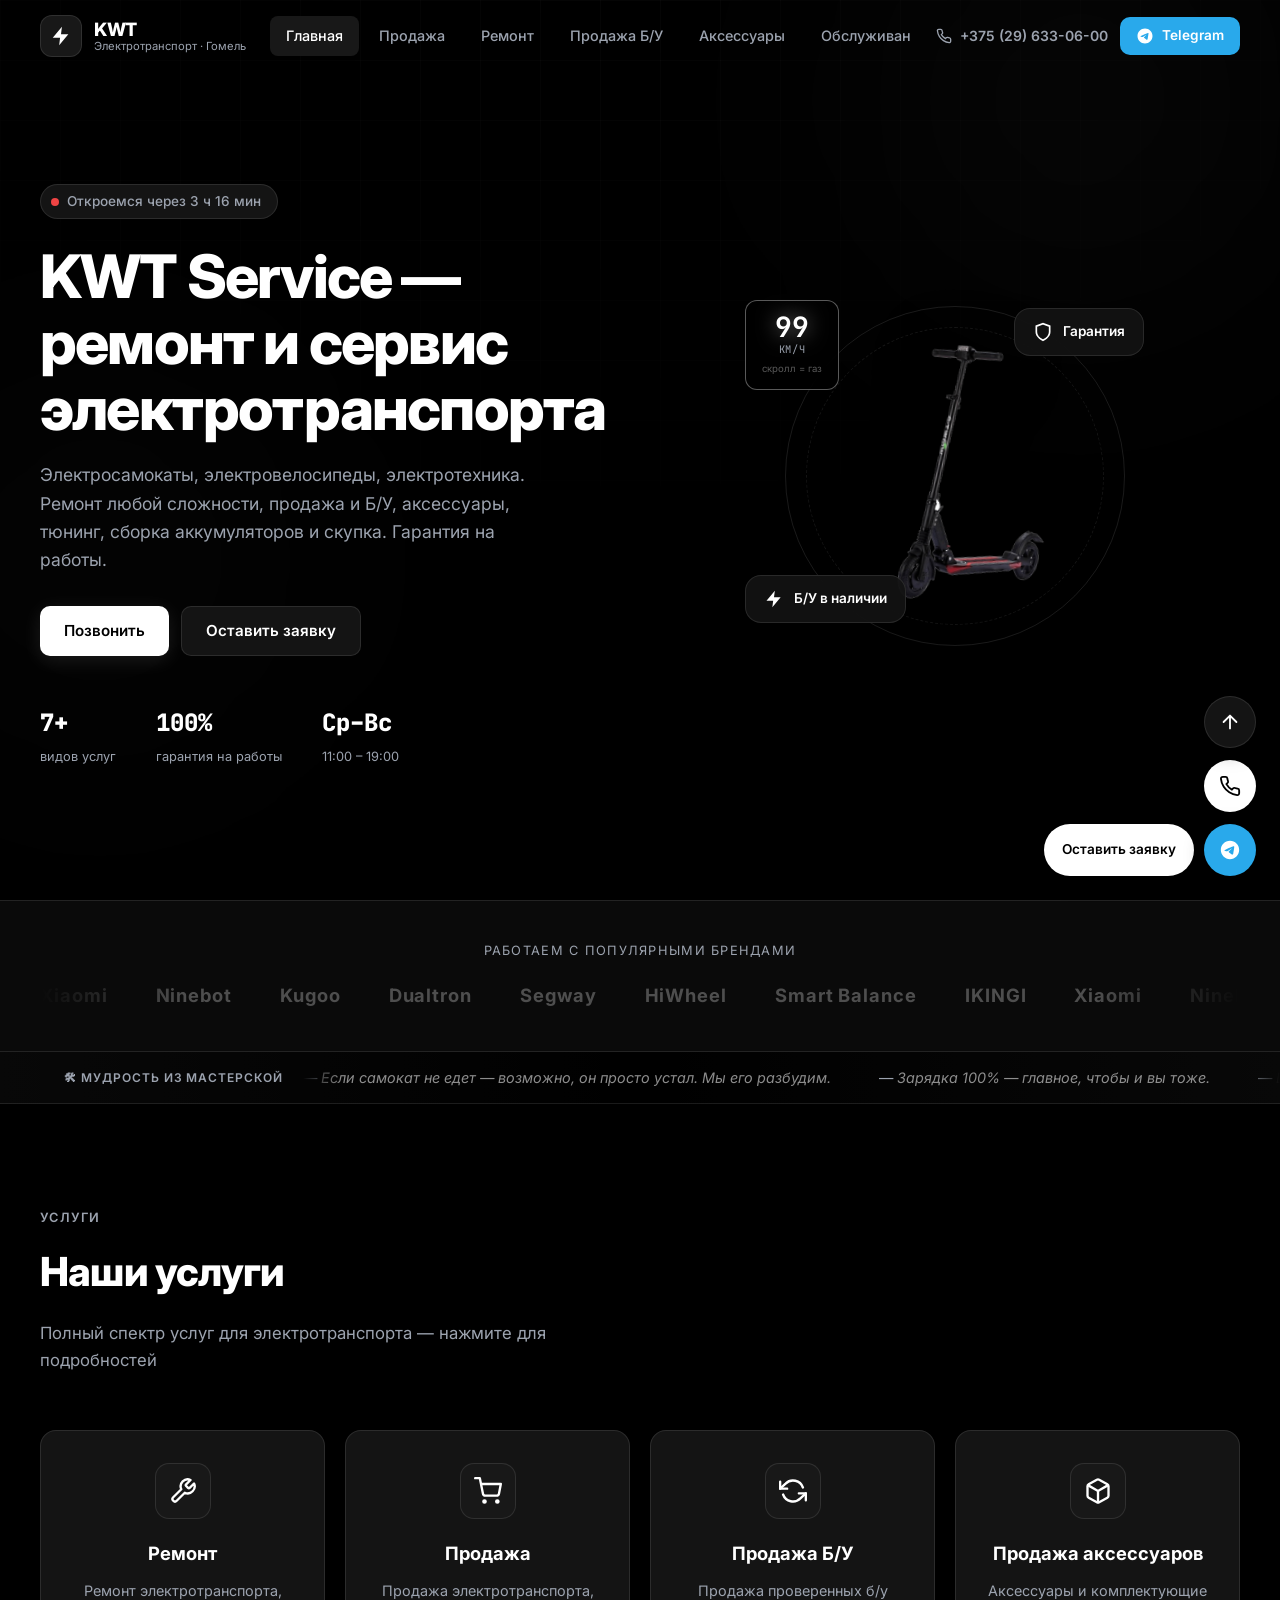
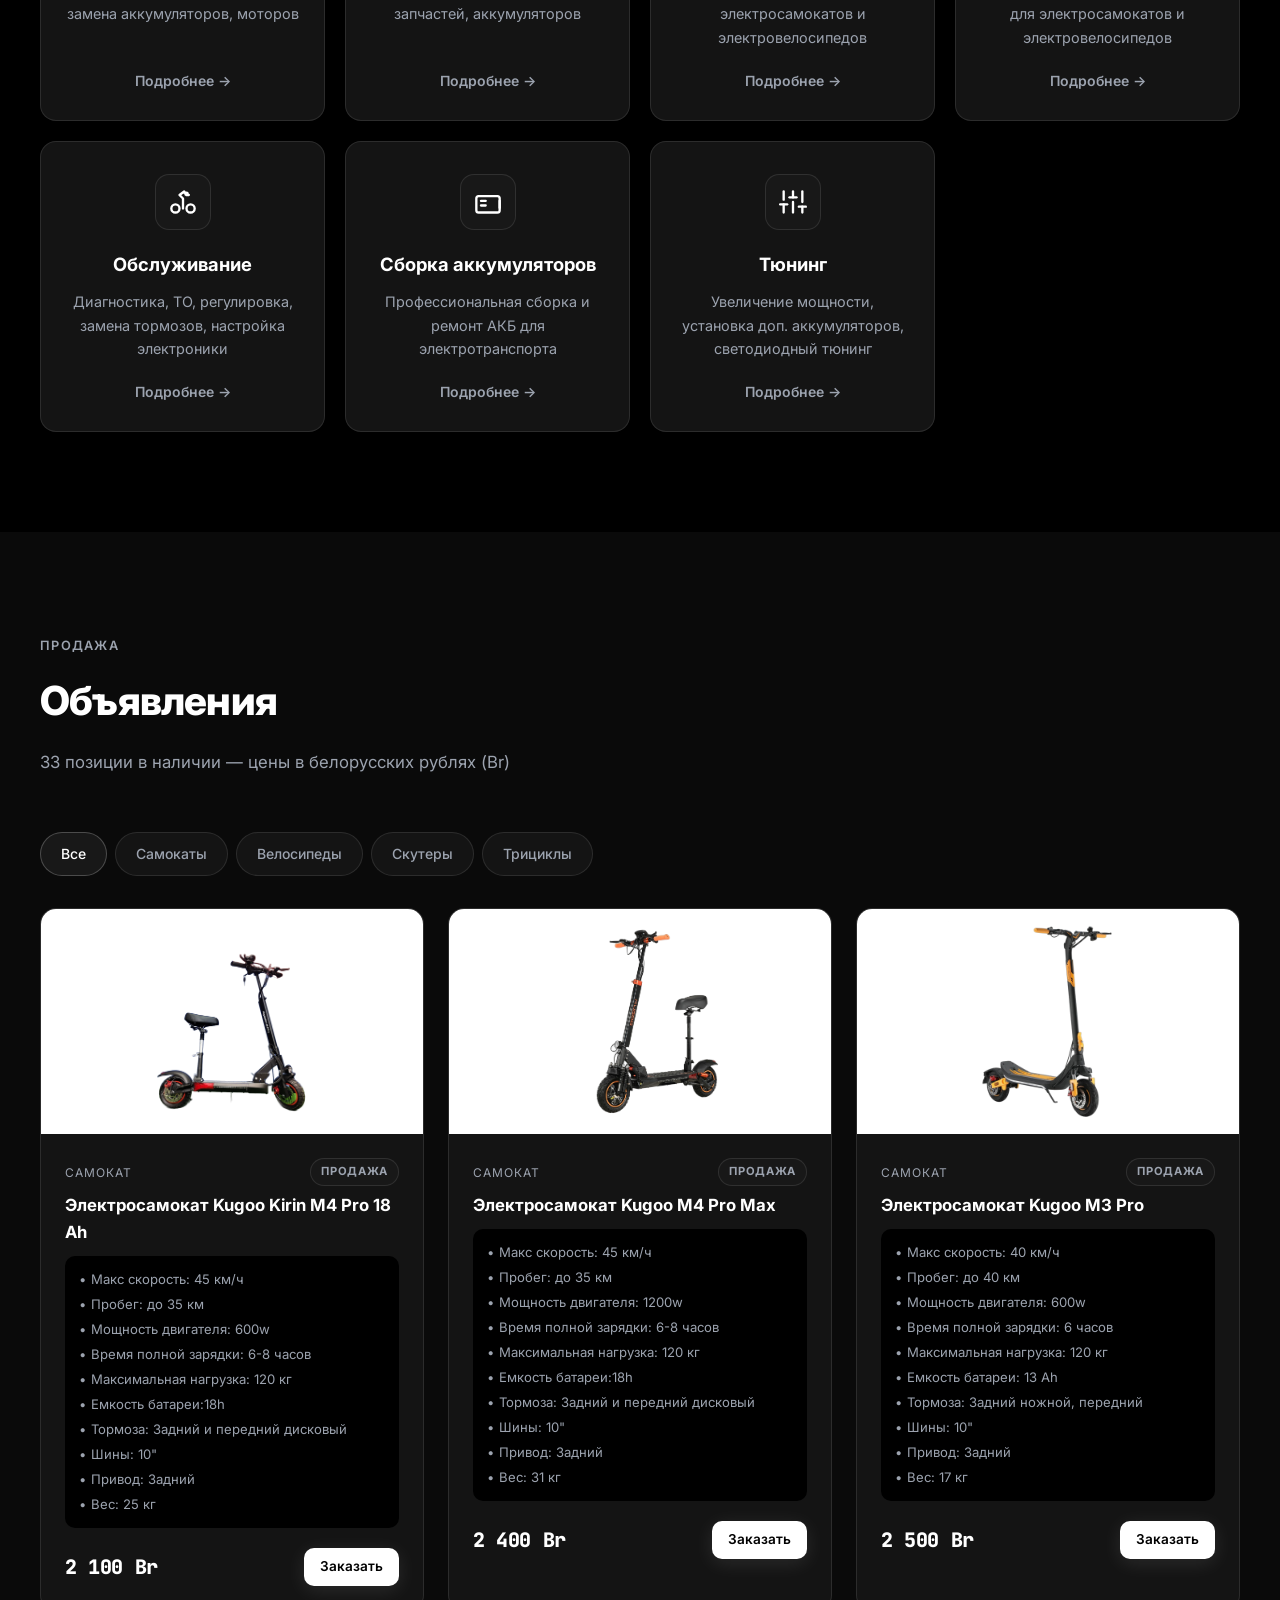
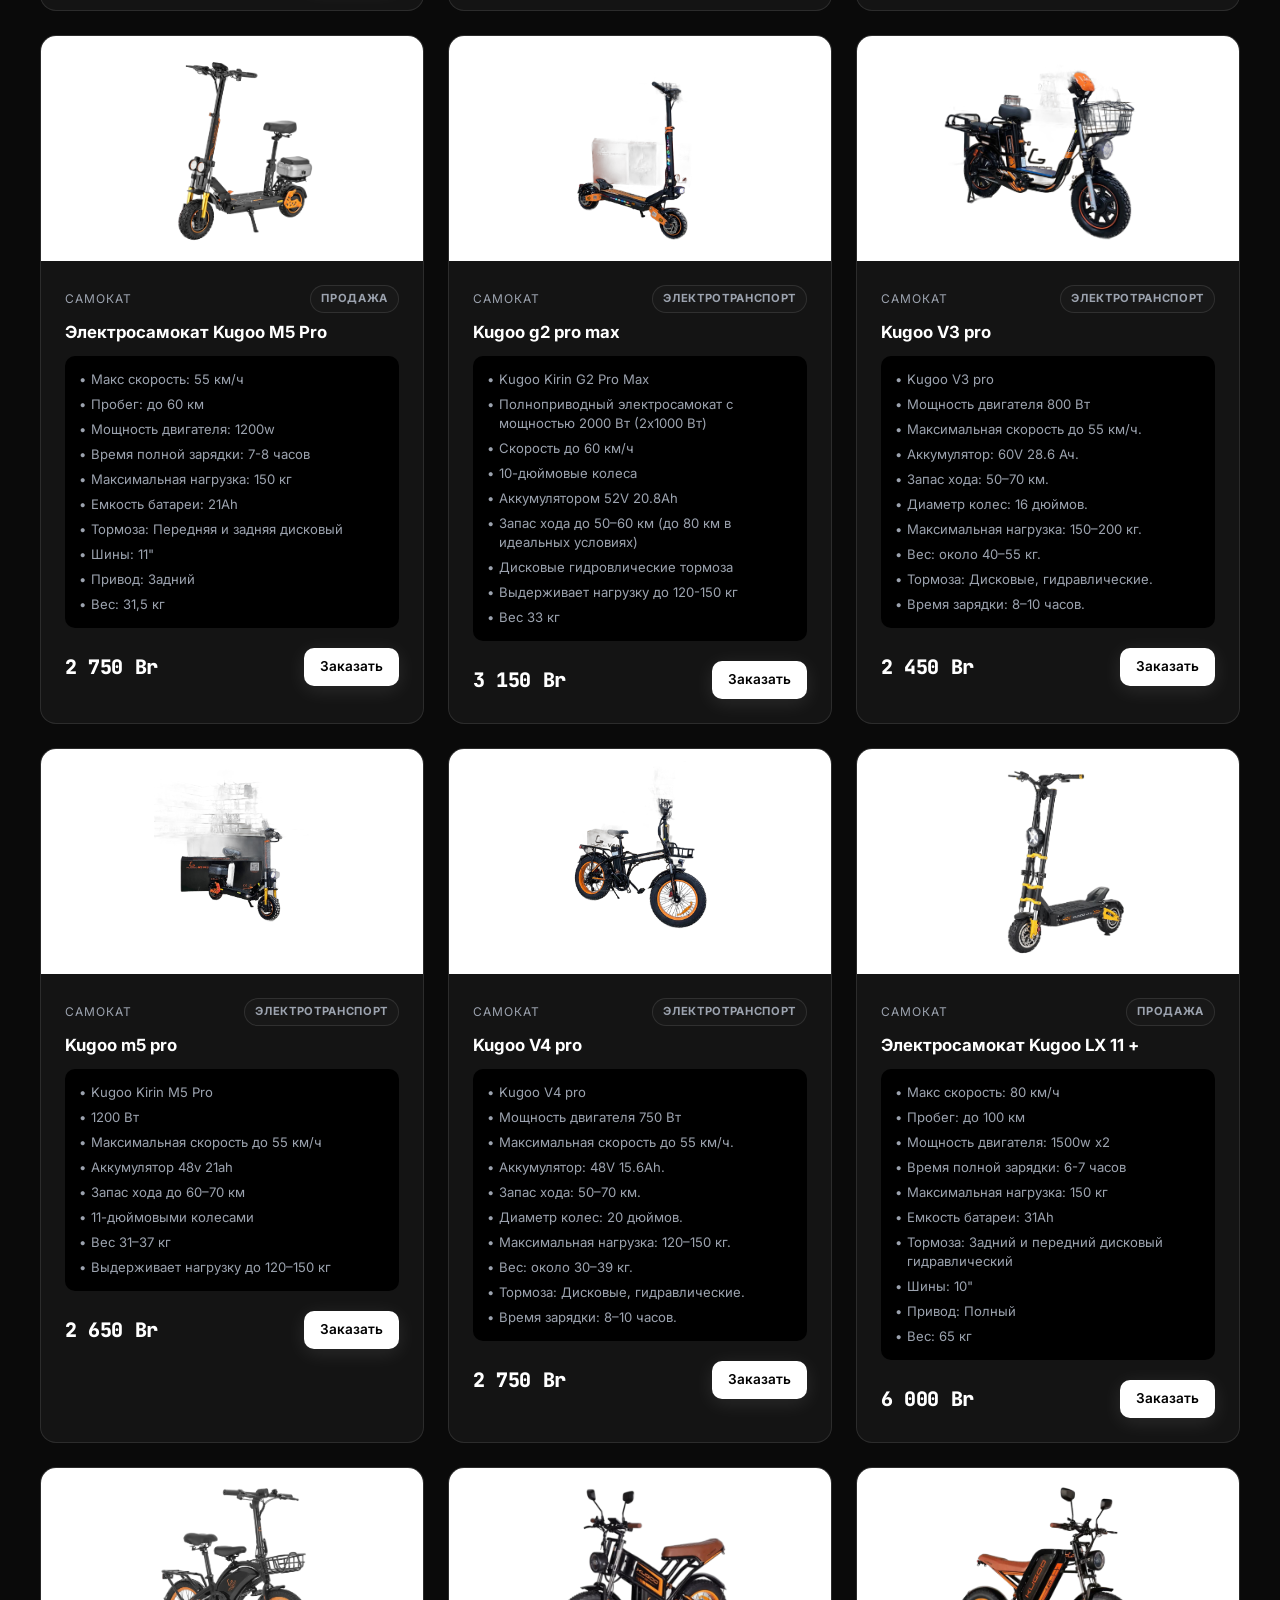
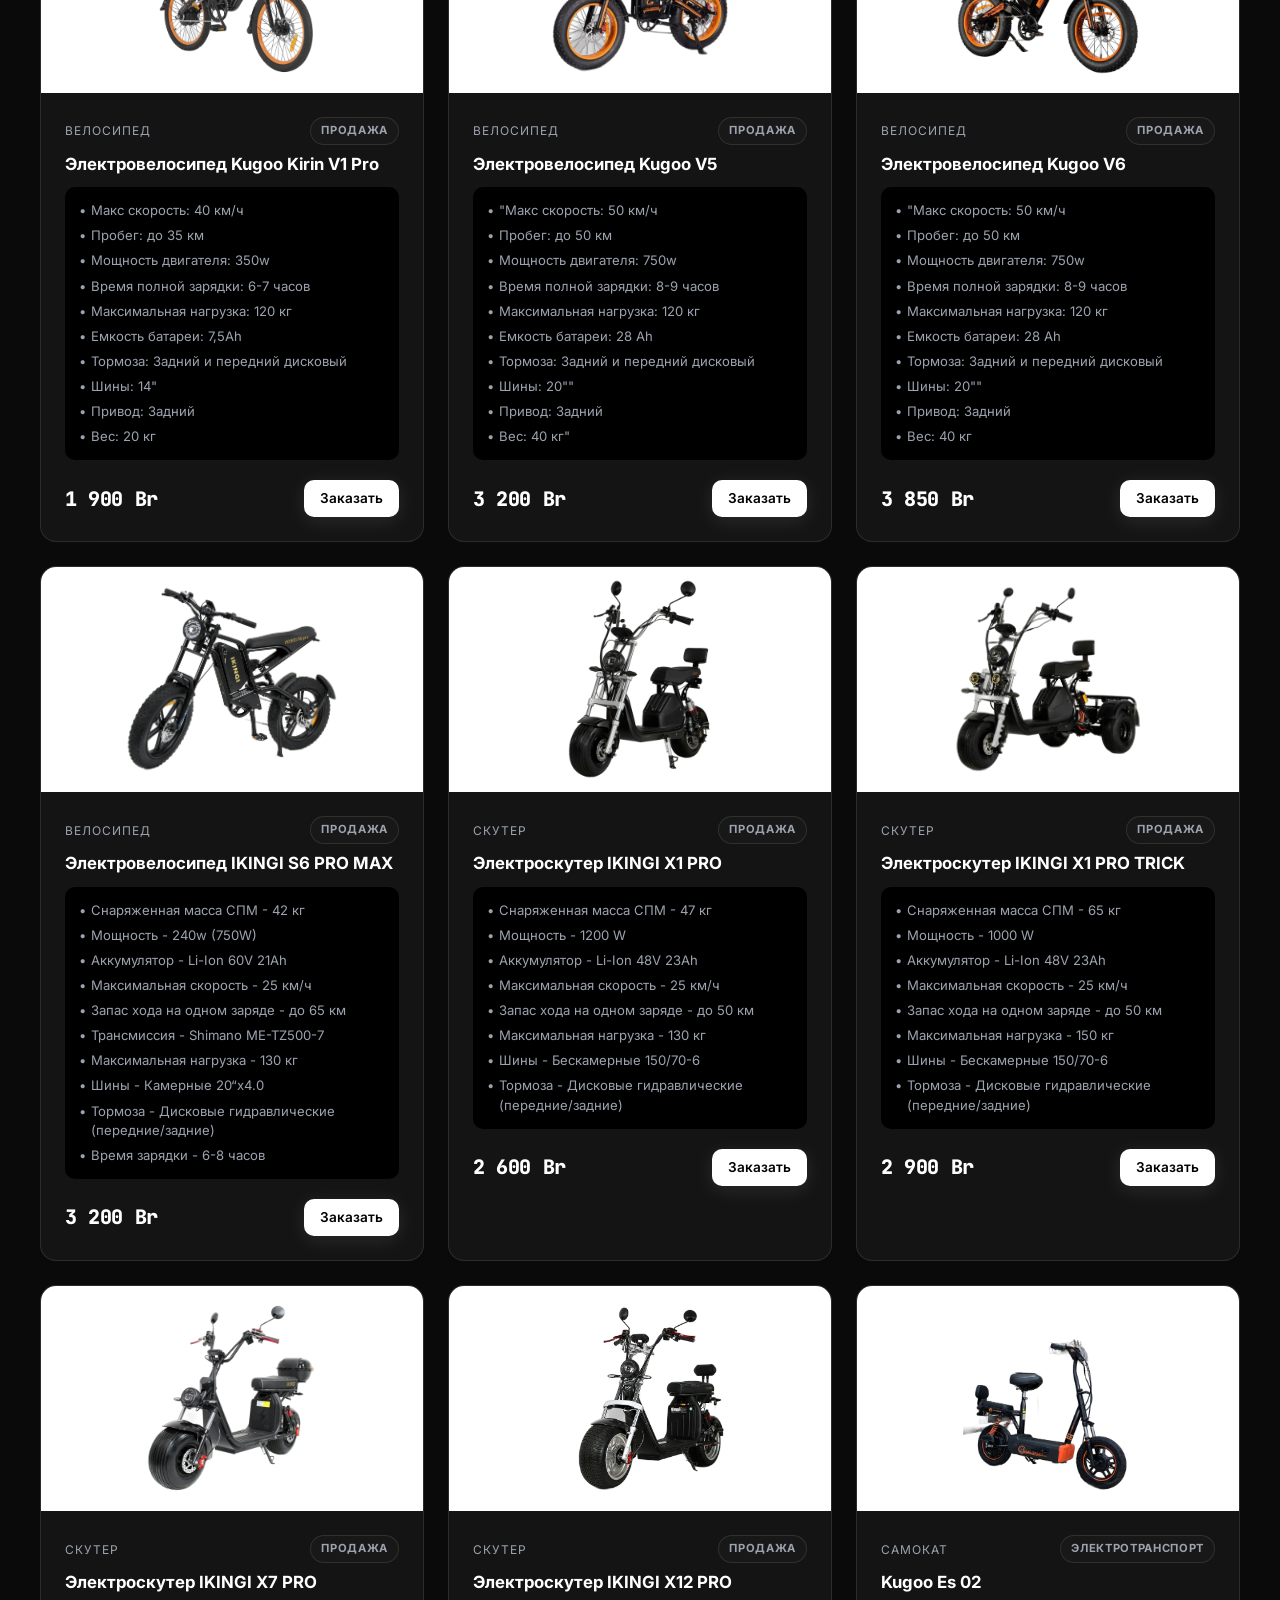
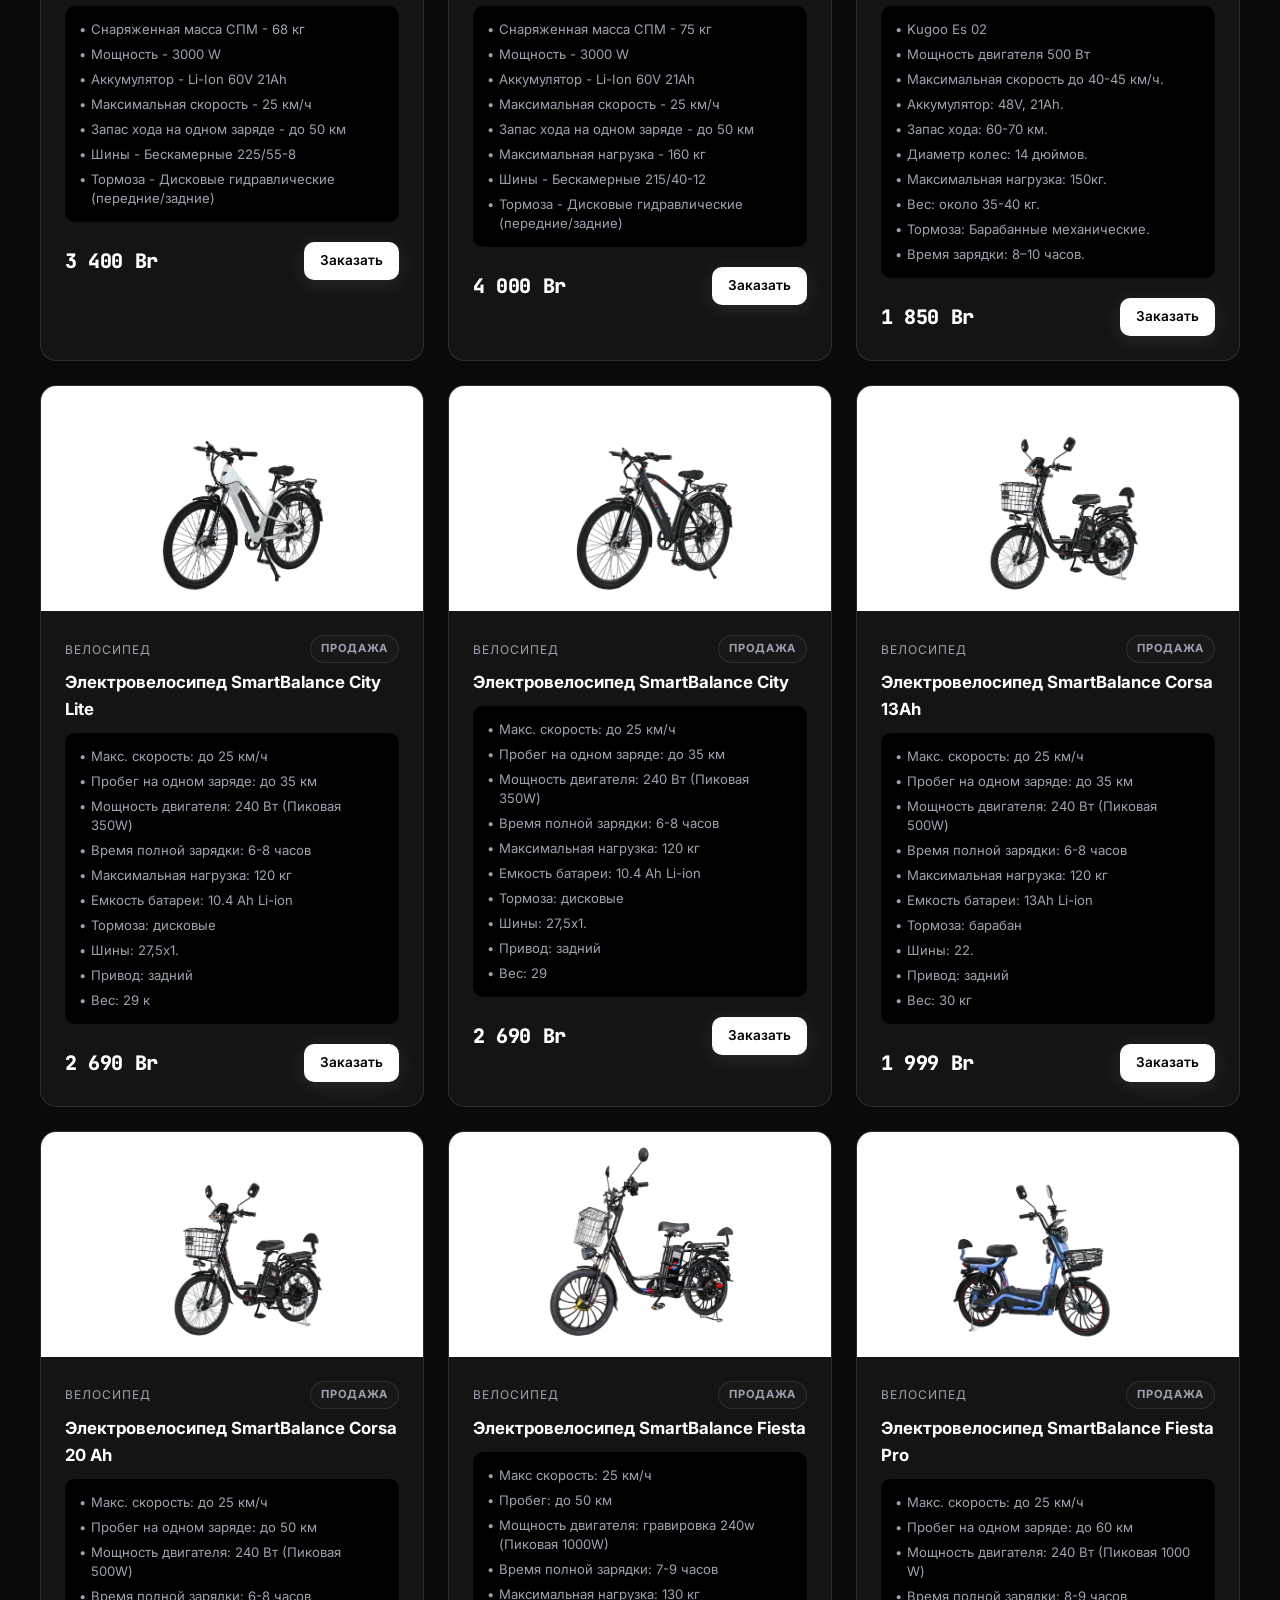
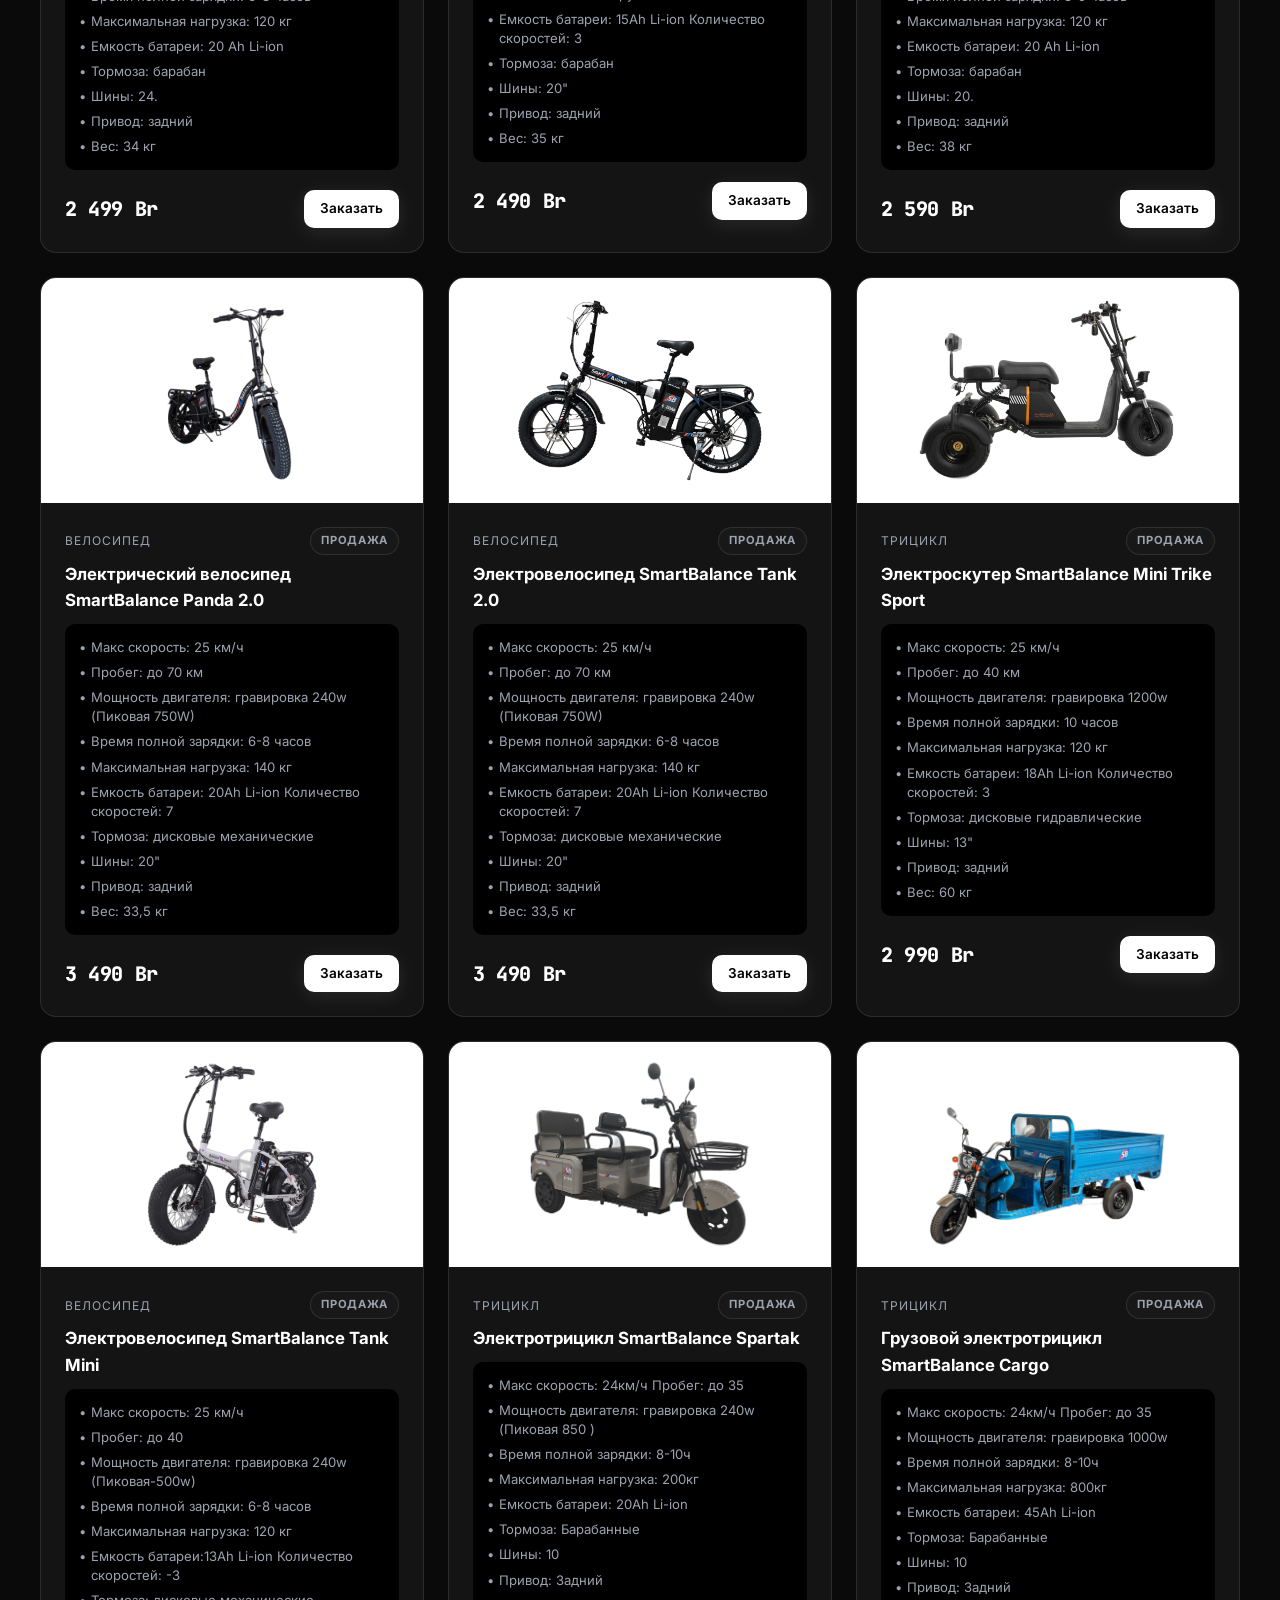
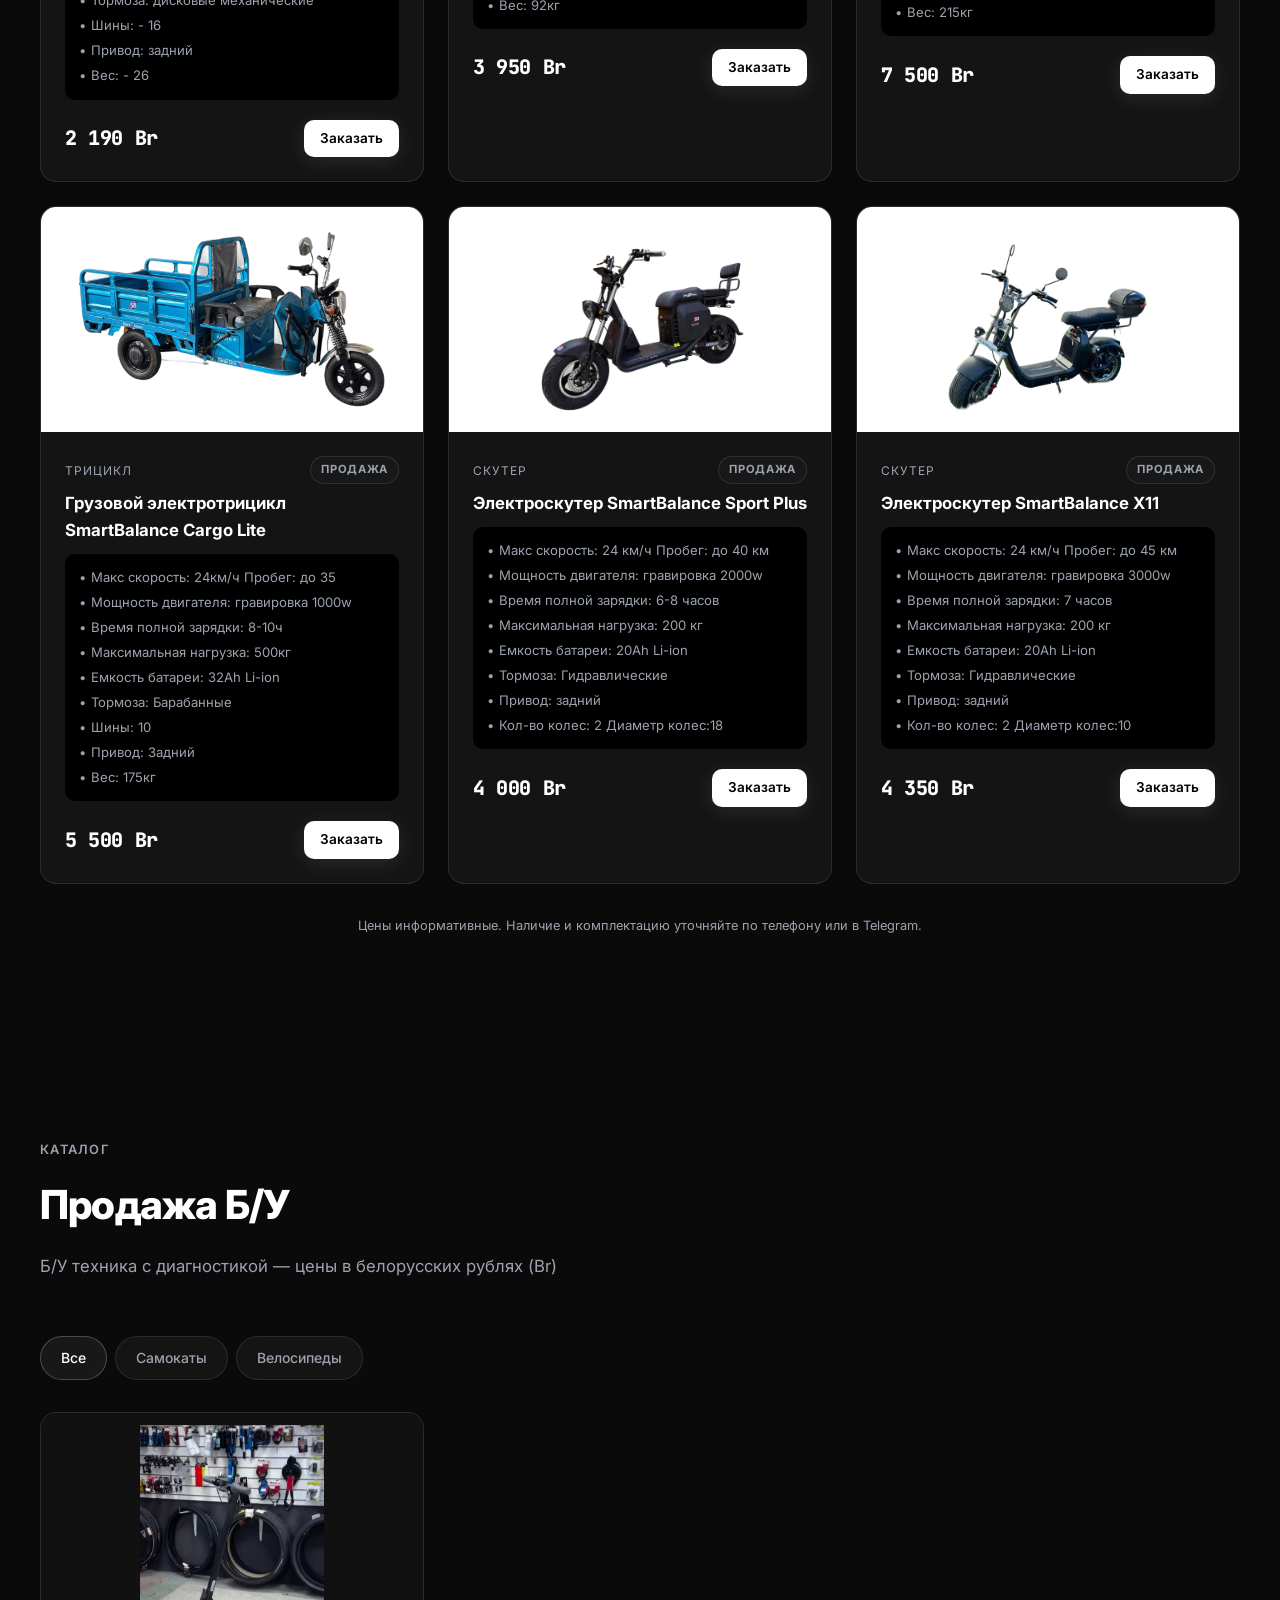
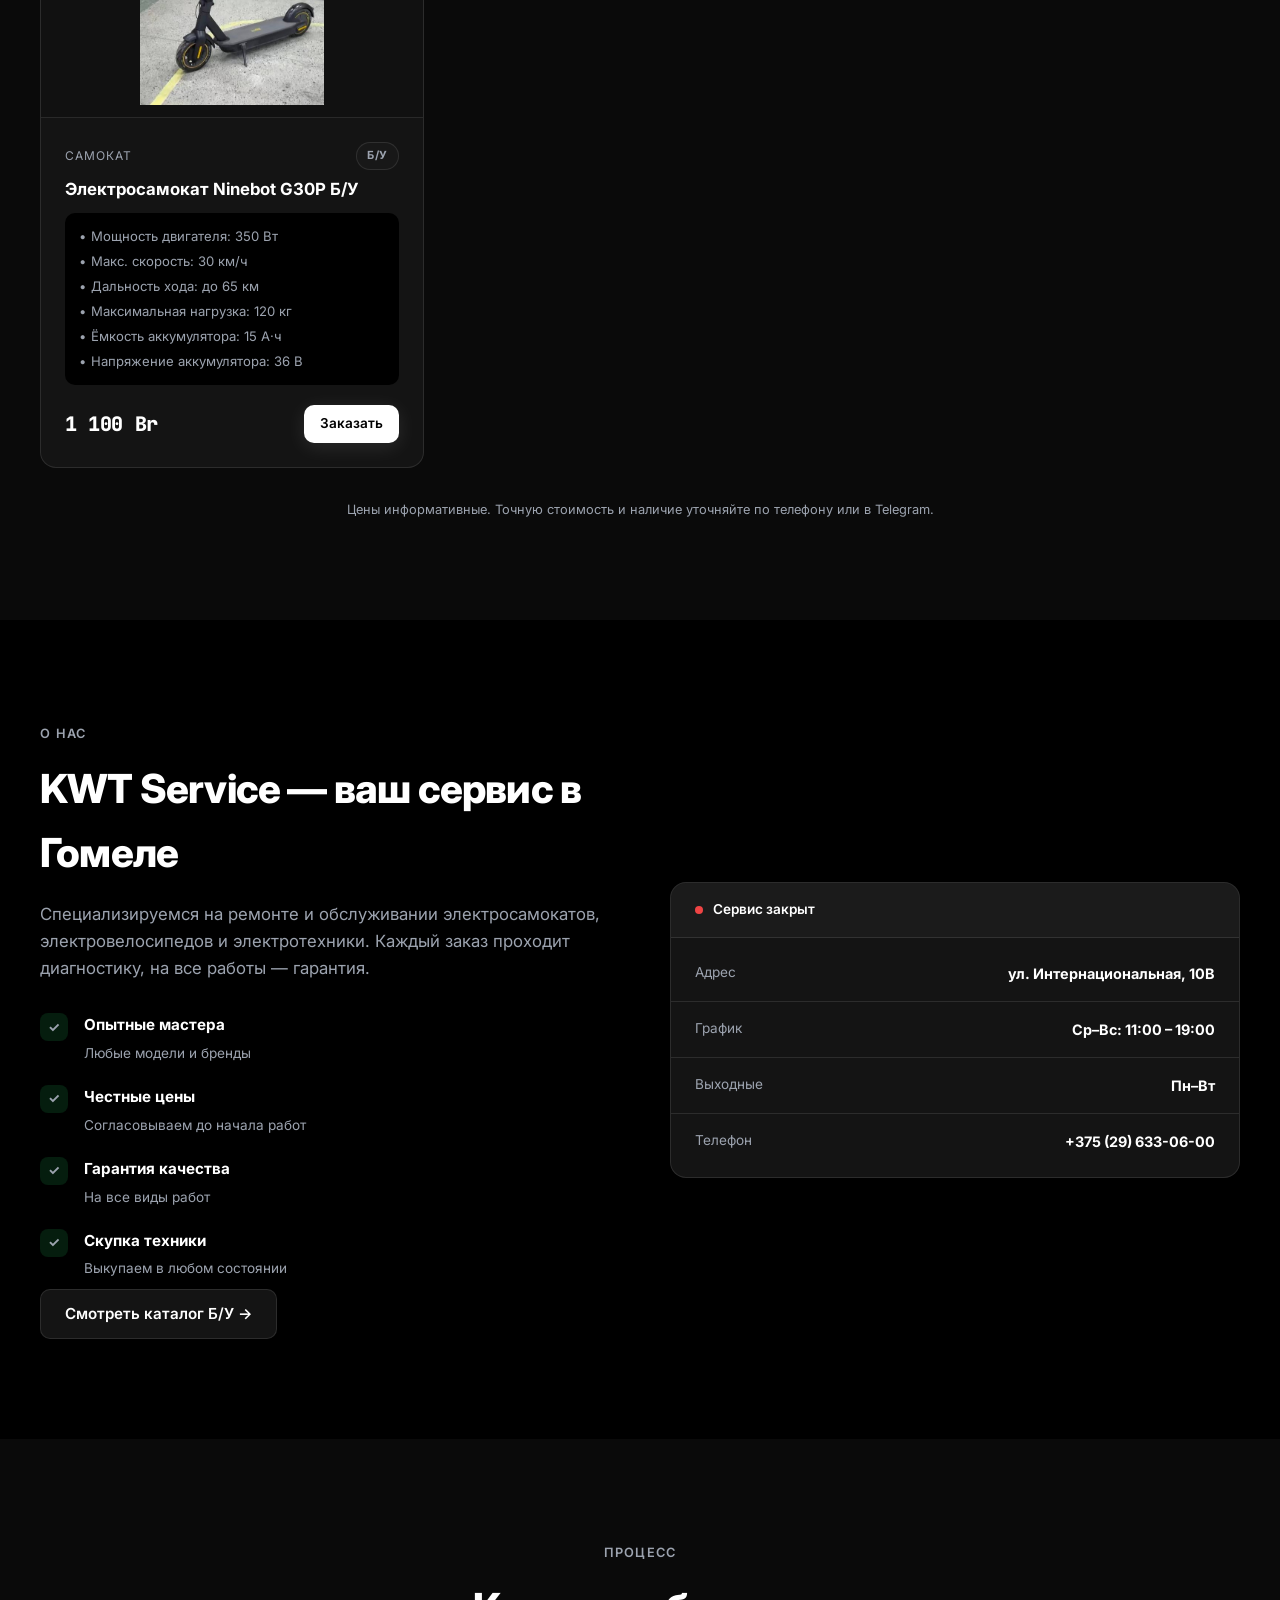
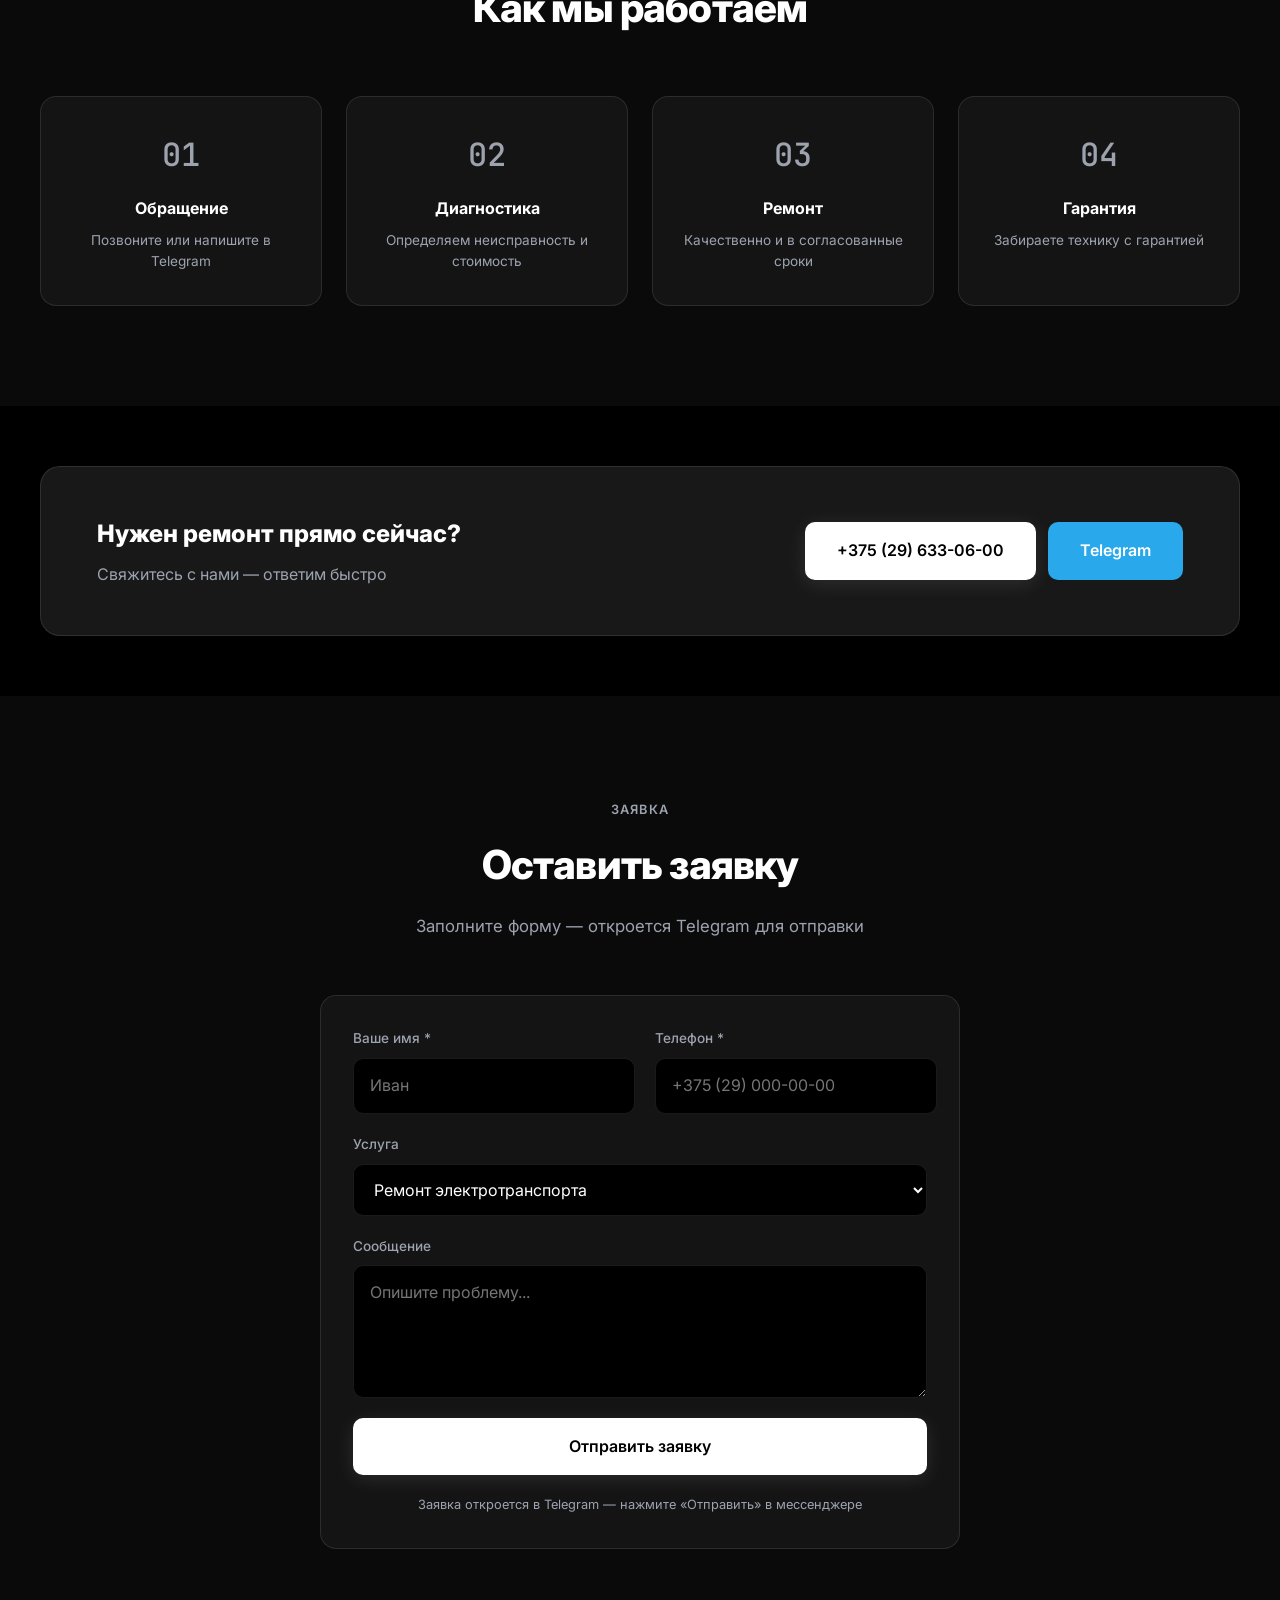
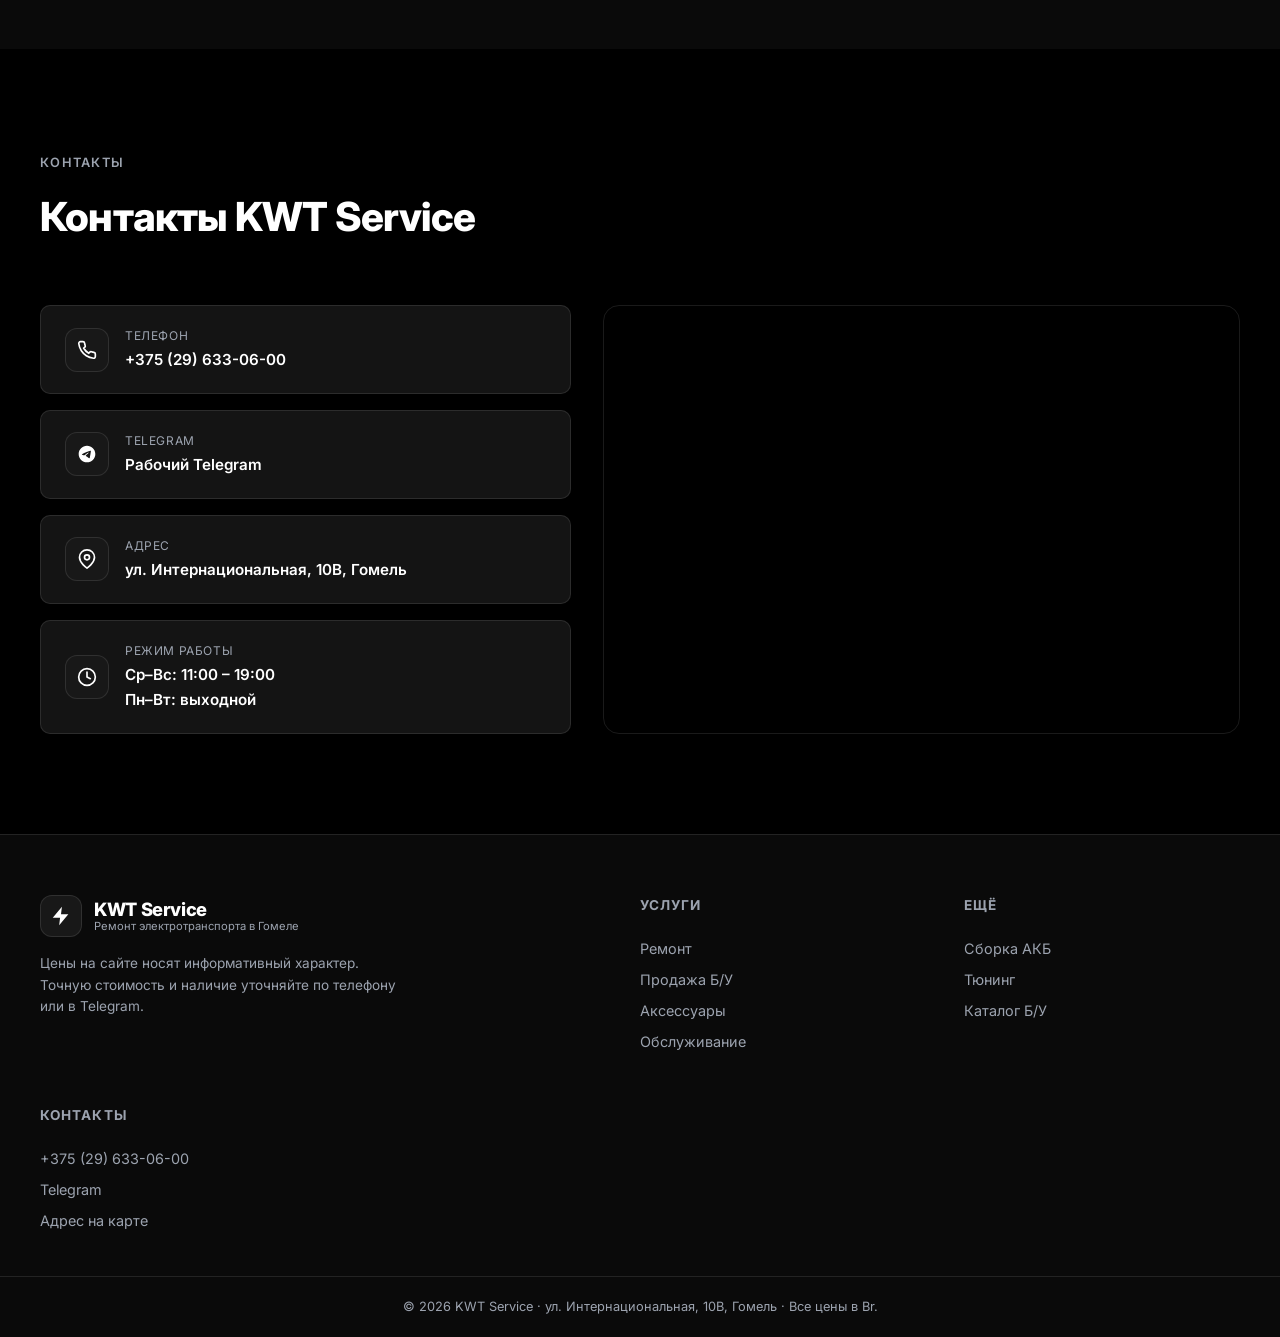
==== index.html @ bb5cb36b "Initial commit" ====
<!DOCTYPE html>
<html lang="ru">
<head>
  <meta charset="UTF-8">
  <meta name="viewport" content="width=device-width, initial-scale=1.0">
  <meta name="description" content="KWT Service в Гомеле — ремонт и сервис электротранспорта: электросамокаты, электровелосипеды. Гарантия на работы.">
  <title>KWT Service — Ремонт электротранспорта в Гомеле</title>
  <link rel="preconnect" href="https://fonts.googleapis.com">
  <link rel="preconnect" href="https://fonts.gstatic.com" crossorigin>
  <link href="https://fonts.googleapis.com/css2?family=Inter:wght@400;500;600;700;800&family=JetBrains+Mono:wght@500&display=swap" rel="stylesheet">
  <link rel="stylesheet" href="css/styles.css">
  <link rel="stylesheet" href="css/pages.css">
</head>
<body data-page="home">
  <div class="bg-glow bg-glow--1" aria-hidden="true"></div>
  <div class="bg-glow bg-glow--2" aria-hidden="true"></div>
  <div class="bg-grid" aria-hidden="true"></div>
  <div class="scroll-progress" id="scroll-progress" aria-hidden="true"></div>

  <div id="site-header"></div>

  <main>
    <section class="hero" id="home">
      <div class="container hero__inner">
        <div class="hero__content">
          <div class="hero__badge reveal" id="hero-status">
            <span class="pulse-dot" id="status-dot"></span>
            <span id="status-text">Сервисный центр в Гомеле</span>
          </div>
          <h1 class="hero__title reveal">
            KWT Service — ремонт и сервис
            <span class="gradient-text">электротранспорта</span>
          </h1>
          <p class="hero__desc reveal">
            Электросамокаты, электровелосипеды, электротехника. Ремонт любой сложности,
            продажа и Б/У, аксессуары, тюнинг, сборка аккумуляторов и скупка. Гарантия на работы.
          </p>
          <div class="hero__buttons reveal">
            <a href="tel:+375296330600" class="btn btn--primary">Позвонить</a>
            <a href="#request" class="btn btn--ghost">Оставить заявку</a>
          </div>
          <div class="hero__stats reveal">
            <div class="stat">
              <span class="stat__value">7+</span>
              <span class="stat__label">видов услуг</span>
            </div>
            <div class="stat">
              <span class="stat__value">100%</span>
              <span class="stat__label">гарантия на работы</span>
            </div>
            <div class="stat">
              <span class="stat__value">Ср–Вс</span>
              <span class="stat__label">11:00 – 19:00</span>
            </div>
          </div>
        </div>
        <div class="hero__visual reveal" id="hero-visual">
          <div class="hero__ring" aria-hidden="true"></div>
          <div class="hero__speedo" id="hero-speedo" aria-hidden="true">
            <span class="hero__speedo-val" id="speedo-val">0</span>
            <span class="hero__speedo-unit">км/ч</span>
            <span class="hero__speedo-hint">скролл = газ</span>
          </div>
          <div class="hero__product-wrap" id="hero-scooter" role="img" aria-label="Электросамокат">
            <img class="hero__product-img hero__product-img--photo" id="hero-scooter-photo" alt="" width="480" height="480" hidden>
            <svg class="hero__product-img hero__product-img--svg" id="hero-scooter-svg" viewBox="70 95 340 320" fill="none" xmlns="http://www.w3.org/2000/svg" aria-hidden="true">
              <defs>
                <linearGradient id="scGlow" x1="0%" y1="0%" x2="100%" y2="100%">
                  <stop offset="0%" stop-color="#fff" stop-opacity="0.15"/>
                  <stop offset="100%" stop-color="#fff" stop-opacity="0"/>
                </linearGradient>
              </defs>
              <ellipse cx="240" cy="400" rx="160" ry="20" fill="url(#scGlow)"/>
              <circle cx="130" cy="355" r="42" stroke="#fff" stroke-width="3" opacity="0.85"/>
              <circle cx="130" cy="355" r="18" stroke="#fff" stroke-width="2" opacity="0.4"/>
              <circle cx="330" cy="355" r="42" stroke="#fff" stroke-width="3" opacity="0.85"/>
              <circle cx="330" cy="355" r="18" stroke="#fff" stroke-width="2" opacity="0.4"/>
              <path d="M90 320 Q240 280 390 320 L370 295 Q240 260 110 295 Z" fill="rgba(255,255,255,0.06)" stroke="#fff" stroke-width="2.5" stroke-linejoin="round"/>
              <path d="M175 295 L185 130" stroke="#fff" stroke-width="4" stroke-linecap="round"/>
              <path d="M148 130 H222" stroke="#fff" stroke-width="4" stroke-linecap="round"/>
              <path d="M148 130 V148 M222 130 V148" stroke="#fff" stroke-width="3" stroke-linecap="round"/>
              <rect x="178" y="108" width="14" height="22" rx="3" fill="rgba(255,255,255,0.12)" stroke="#fff" stroke-width="1.5"/>
              <path d="M110 295 Q130 270 155 295" stroke="#fff" stroke-width="2" fill="none" opacity="0.6"/>
              <path d="M325 295 Q345 270 370 295" stroke="#fff" stroke-width="2" fill="none" opacity="0.6"/>
              <circle cx="185" cy="250" r="5" fill="#22c55e" opacity="0.9"/>
            </svg>
          </div>
          <div class="hero__card hero__card--float hero__card--1" aria-hidden="true">
            <svg viewBox="0 0 24 24" fill="none"><path d="M12 22s8-4 8-10V5l-8-3-8 3v7c0 6 8 10 8 10z" stroke="currentColor" stroke-width="2"/></svg>
            Гарантия
          </div>
          <div class="hero__card hero__card--float hero__card--2" aria-hidden="true">
            <svg viewBox="0 0 24 24" fill="none"><path d="M13 2L3 14h8l-1 8 10-12h-8l1-8z" fill="currentColor"/></svg>
            Б/У в наличии
          </div>
        </div>
      </div>
    </section>

    <section class="brands">
      <div class="container">
        <p class="brands__label">Работаем с популярными брендами</p>
        <div class="brands__marquee" aria-hidden="true">
          <div class="brands__track">
            <span>Xiaomi</span><span>Ninebot</span><span>Kugoo</span><span>Dualtron</span><span>Segway</span><span>HiWheel</span><span>Smart Balance</span><span>IKINGI</span>
            <span>Xiaomi</span><span>Ninebot</span><span>Kugoo</span><span>Dualtron</span><span>Segway</span><span>HiWheel</span><span>Smart Balance</span><span>IKINGI</span>
          </div>
        </div>
      </div>
    </section>

    <section class="wisdom-ticker" aria-label="Мудрость из мастерской">
      <div class="wisdom-ticker__label">🛠 Мудрость из мастерской</div>
      <div class="wisdom-ticker__viewport">
        <div class="wisdom-ticker__track" id="wisdom-track"></div>
      </div>
    </section>

    <section class="section" id="services">
      <div class="container">
        <div class="section__header reveal">
          <span class="section__tag">Услуги</span>
          <h2 class="section__title">Наши услуги</h2>
          <p class="section__desc">Полный спектр услуг для электротранспорта — нажмите для подробностей</p>
        </div>
        <div class="services-grid">
          <a href="services/repair.html" class="service-card reveal">
            <div class="service-card__icon">
              <svg viewBox="0 0 24 24" fill="none" aria-hidden="true"><path d="M14.7 6.3a1 1 0 000 1.4l1.6 1.6a1 1 0 001.4 0l3.77-3.77a6 6 0 01-7.94 7.94l-6.91 6.91a2.12 2.12 0 01-3-3l6.91-6.91a6 6 0 017.94-7.94l-3.76 3.76z" stroke="currentColor" stroke-width="2" stroke-linecap="round" stroke-linejoin="round"/></svg>
            </div>
            <h3>Ремонт</h3>
            <p>Ремонт электротранспорта, замена аккумуляторов, моторов</p>
            <span class="service-card__link">Подробнее →</span>
          </a>
          <a href="services/sale.html" class="service-card reveal">
            <div class="service-card__icon">
              <svg viewBox="0 0 24 24" fill="none" aria-hidden="true"><circle cx="9" cy="21" r="1" stroke="currentColor" stroke-width="2"/><circle cx="20" cy="21" r="1" stroke="currentColor" stroke-width="2"/><path d="M1 1h4l2.68 13.39a2 2 0 002 1.61h9.72a2 2 0 002-1.61L23 6H6" stroke="currentColor" stroke-width="2" stroke-linecap="round" stroke-linejoin="round"/></svg>
            </div>
            <h3>Продажа</h3>
            <p>Продажа электротранспорта, запчастей, аккумуляторов</p>
            <span class="service-card__link">Подробнее →</span>
          </a>
          <a href="services/used.html" class="service-card reveal">
            <div class="service-card__icon">
              <svg viewBox="0 0 24 24" fill="none" aria-hidden="true"><path d="M1 4v6h6M23 20v-6h-6" stroke="currentColor" stroke-width="2" stroke-linecap="round" stroke-linejoin="round"/><path d="M20.49 9A9 9 0 005.64 5.64L1 10m22 4l-4.64 4.36A9 9 0 013.51 15" stroke="currentColor" stroke-width="2" stroke-linecap="round" stroke-linejoin="round"/></svg>
            </div>
            <h3>Продажа Б/У</h3>
            <p>Продажа проверенных б/у электросамокатов и электровелосипедов</p>
            <span class="service-card__link">Подробнее →</span>
          </a>
          <a href="services/accessories.html" class="service-card reveal">
            <div class="service-card__icon">
              <svg viewBox="0 0 24 24" fill="none" aria-hidden="true"><path d="M21 16V8a2 2 0 00-1-1.73l-7-4a2 2 0 00-2 0l-7 4A2 2 0 003 8v8a2 2 0 001 1.73l7 4a2 2 0 002 0l7-4A2 2 0 0021 16z" stroke="currentColor" stroke-width="2"/><polyline points="3.27 6.96 12 12.01 20.73 6.96" stroke="currentColor" stroke-width="2"/><line x1="12" y1="22.08" x2="12" y2="12" stroke="currentColor" stroke-width="2"/></svg>
            </div>
            <h3>Продажа аксессуаров</h3>
            <p>Аксессуары и комплектующие для электросамокатов и электровелосипедов</p>
            <span class="service-card__link">Подробнее →</span>
          </a>
          <a href="services/maintenance.html" class="service-card reveal">
            <div class="service-card__icon">
              <svg viewBox="0 0 24 24" fill="none" aria-hidden="true"><circle cx="5.5" cy="17.5" r="3.5" stroke="currentColor" stroke-width="2"/><circle cx="18.5" cy="17.5" r="3.5" stroke="currentColor" stroke-width="2"/><path d="M15 6a1 1 0 100-2 1 1 0 000 2zm-3 11.5V9l-3-3 4-3 2 3h2" stroke="currentColor" stroke-width="2" stroke-linecap="round" stroke-linejoin="round"/></svg>
            </div>
            <h3>Обслуживание</h3>
            <p>Диагностика, ТО, регулировка, замена тормозов, настройка электроники</p>
            <span class="service-card__link">Подробнее →</span>
          </a>
          <a href="services/battery.html" class="service-card reveal">
            <div class="service-card__icon">
              <svg viewBox="0 0 24 24" fill="none" aria-hidden="true"><rect x="2" y="7" width="20" height="14" rx="2" stroke="currentColor" stroke-width="2"/><line x1="22" y1="11" x2="22" y2="17" stroke="currentColor" stroke-width="2" stroke-linecap="round"/><line x1="6" y1="11" x2="10" y2="11" stroke="currentColor" stroke-width="2" stroke-linecap="round"/><line x1="6" y1="15" x2="10" y2="15" stroke="currentColor" stroke-width="2" stroke-linecap="round"/></svg>
            </div>
            <h3>Сборка аккумуляторов</h3>
            <p>Профессиональная сборка и ремонт АКБ для электротранспорта</p>
            <span class="service-card__link">Подробнее →</span>
          </a>
          <a href="services/tuning.html" class="service-card reveal">
            <div class="service-card__icon">
              <svg viewBox="0 0 24 24" fill="none" aria-hidden="true"><line x1="4" y1="21" x2="4" y2="14" stroke="currentColor" stroke-width="2" stroke-linecap="round"/><line x1="4" y1="10" x2="4" y2="3" stroke="currentColor" stroke-width="2" stroke-linecap="round"/><line x1="12" y1="21" x2="12" y2="12" stroke="currentColor" stroke-width="2" stroke-linecap="round"/><line x1="12" y1="8" x2="12" y2="3" stroke="currentColor" stroke-width="2" stroke-linecap="round"/><line x1="20" y1="21" x2="20" y2="16" stroke="currentColor" stroke-width="2" stroke-linecap="round"/><line x1="20" y1="12" x2="20" y2="3" stroke="currentColor" stroke-width="2" stroke-linecap="round"/><line x1="1" y1="14" x2="7" y2="14" stroke="currentColor" stroke-width="2" stroke-linecap="round"/><line x1="9" y1="8" x2="15" y2="8" stroke="currentColor" stroke-width="2" stroke-linecap="round"/><line x1="17" y1="16" x2="23" y2="16" stroke="currentColor" stroke-width="2" stroke-linecap="round"/></svg>
            </div>
            <h3>Тюнинг</h3>
            <p>Увеличение мощности, установка доп. аккумуляторов, светодиодный тюнинг</p>
            <span class="service-card__link">Подробнее →</span>
          </a>
        </div>
      </div>
    </section>

    <section class="section section--alt" id="sale">
      <div class="container">
        <div class="section__header reveal">
          <span class="section__tag">Продажа</span>
          <h2 class="section__title">Объявления</h2>
          <p class="section__desc">33 позиции в наличии — цены в белорусских рублях (Br)</p>
        </div>
        <div class="catalog-filters reveal" id="sale-filter">
          <button type="button" class="filter-btn filter-btn--active" data-filter="all">Все</button>
          <button type="button" class="filter-btn" data-filter="Самокат">Самокаты</button>
          <button type="button" class="filter-btn" data-filter="Велосипед">Велосипеды</button>
          <button type="button" class="filter-btn" data-filter="Скутер">Скутеры</button>
          <button type="button" class="filter-btn" data-filter="Трицикл">Трициклы</button>
        </div>
        <div class="catalog-grid" id="sale-grid"></div>
        <p class="form-hint reveal" style="margin-top:32px">Цены информативные. Наличие и комплектацию уточняйте по телефону или в Telegram.</p>
      </div>
    </section>

    <section class="section section--alt" id="catalog">
      <div class="container">
        <div class="section__header reveal">
          <span class="section__tag">Каталог</span>
          <h2 class="section__title">Продажа Б/У</h2>
          <p class="section__desc">Б/У техника с диагностикой — цены в белорусских рублях (Br)</p>
        </div>
        <div class="catalog-filters reveal" id="catalog-filter">
          <button type="button" class="filter-btn filter-btn--active" data-filter="all">Все</button>
          <button type="button" class="filter-btn" data-filter="Самокат">Самокаты</button>
          <button type="button" class="filter-btn" data-filter="Велосипед">Велосипеды</button>
        </div>
        <div class="catalog-grid" id="catalog-grid"></div>
        <p class="form-hint reveal" style="margin-top:32px">Цены информативные. Точную стоимость и наличие уточняйте по телефону или в Telegram.</p>
      </div>
    </section>

    <section class="section" id="about">
      <div class="container">
        <div class="about-grid">
          <div class="about-content reveal">
            <span class="section__tag">О нас</span>
            <h2 class="section__title">KWT Service — ваш сервис в Гомеле</h2>
            <p>Специализируемся на ремонте и обслуживании электросамокатов, электровелосипедов и электротехники. Каждый заказ проходит диагностику, на все работы — гарантия.</p>
            <ul class="features-list">
              <li><span class="features-list__icon">✓</span><div><strong>Опытные мастера</strong><span>Любые модели и бренды</span></div></li>
              <li><span class="features-list__icon">✓</span><div><strong>Честные цены</strong><span>Согласовываем до начала работ</span></div></li>
              <li><span class="features-list__icon">✓</span><div><strong>Гарантия качества</strong><span>На все виды работ</span></div></li>
              <li><span class="features-list__icon">✓</span><div><strong>Скупка техники</strong><span>Выкупаем в любом состоянии</span></div></li>
            </ul>
            <a href="#catalog" class="btn btn--ghost" style="margin-top:8px">Смотреть каталог Б/У →</a>
          </div>
          <div class="about-visual reveal">
            <div class="about-card">
              <div class="about-card__header" id="about-status">
                <span class="about-card__dot about-card__dot--green" id="about-status-dot"></span>
                <span id="about-status-text">Сервис открыт</span>
              </div>
              <div class="about-card__body">
                <div class="about-card__row"><span>Адрес</span><strong>ул. Интернациональная, 10В</strong></div>
                <div class="about-card__row"><span>График</span><strong>Ср–Вс: 11:00 – 19:00</strong></div>
                <div class="about-card__row"><span>Выходные</span><strong>Пн–Вт</strong></div>
                <div class="about-card__row"><span>Телефон</span><strong>+375 (29) 633-06-00</strong></div>
              </div>
            </div>
          </div>
        </div>
      </div>
    </section>

    <section class="section section--alt" id="process">
      <div class="container">
        <div class="section__header section__header--center reveal">
          <span class="section__tag">Процесс</span>
          <h2 class="section__title">Как мы работаем</h2>
        </div>
        <div class="process-grid">
          <div class="process-step reveal"><span class="process-step__num">01</span><h3>Обращение</h3><p>Позвоните или напишите в Telegram</p></div>
          <div class="process-step reveal"><span class="process-step__num">02</span><h3>Диагностика</h3><p>Определяем неисправность и стоимость</p></div>
          <div class="process-step reveal"><span class="process-step__num">03</span><h3>Ремонт</h3><p>Качественно и в согласованные сроки</p></div>
          <div class="process-step reveal"><span class="process-step__num">04</span><h3>Гарантия</h3><p>Забираете технику с гарантией</p></div>
        </div>
      </div>
    </section>

    <section class="section section--cta">
      <div class="container">
        <div class="cta-banner reveal">
          <div class="cta-banner__content">
            <h2>Нужен ремонт прямо сейчас?</h2>
            <p>Свяжитесь с нами — ответим быстро</p>
          </div>
          <div class="cta-banner__actions">
            <a href="tel:+375296330600" class="btn btn--primary btn--lg">+375 (29) 633-06-00</a>
            <a href="https://t.me/kwtservice" target="_blank" rel="noopener" class="btn btn--telegram btn--lg">Telegram</a>
          </div>
        </div>
      </div>
    </section>

    <section class="section section--alt" id="request">
      <div class="container container--narrow">
        <div class="section__header section__header--center reveal">
          <span class="section__tag">Заявка</span>
          <h2 class="section__title">Оставить заявку</h2>
          <p class="section__desc">Заполните форму — откроется Telegram для отправки</p>
        </div>
        <form class="request-form reveal" id="home-form">
          <div class="form-row">
            <label class="form-field"><span>Ваше имя *</span><input type="text" name="name" required placeholder="Иван"></label>
            <label class="form-field"><span>Телефон *</span><input type="tel" name="phone" required placeholder="+375 (29) 000-00-00"></label>
          </div>
          <label class="form-field"><span>Услуга</span><select name="service" id="home-form-service"></select></label>
          <label class="form-field"><span>Сообщение</span><textarea name="message" rows="4" placeholder="Опишите проблему..."></textarea></label>
          <button type="submit" class="btn btn--primary btn--lg">Отправить заявку</button>
          <p class="form-hint">Заявка откроется в Telegram — нажмите «Отправить» в мессенджере</p>
        </form>
      </div>
    </section>

    <section class="section" id="contact">
      <div class="container">
        <div class="section__header reveal">
          <span class="section__tag">Контакты</span>
          <h2 class="section__title">Контакты KWT Service</h2>
        </div>
        <div class="contact-grid">
          <div class="contact-info reveal">
            <div class="contact-card">
              <div class="contact-card__icon"><svg viewBox="0 0 24 24" fill="none"><path d="M22 16.92v3a2 2 0 01-2.18 2 19.79 19.79 0 01-8.63-3.07 19.5 19.5 0 01-6-6 19.79 19.79 0 01-3.07-8.67A2 2 0 014.11 2h3a2 2 0 012 1.72c.127.96.361 1.903.7 2.81a2 2 0 01-.45 2.11L8.09 9.91a16 16 0 006 6l1.27-1.27a2 2 0 012.11-.45c.907.339 1.85.573 2.81.7A2 2 0 0122 16.92z" stroke="currentColor" stroke-width="2"/></svg></div>
              <div><span>Телефон</span><a href="tel:+375296330600">+375 (29) 633-06-00</a></div>
            </div>
            <div class="contact-card">
              <div class="contact-card__icon"><svg viewBox="0 0 24 24" fill="currentColor"><path d="M12 2C6.48 2 2 6.48 2 12s4.48 10 10 10 10-4.48 10-10S17.52 2 12 2zm4.64 6.8c-.15 1.58-.8 5.42-1.13 7.19-.14.75-.42 1-.68 1.03-.58.05-1.02-.38-1.58-.75-.88-.58-1.38-.94-2.23-1.5-.99-.65-.35-1.01.22-1.59.15-.15 2.71-2.48 2.76-2.69a.2.2 0 00-.05-.18c-.06-.05-.14-.03-.21-.02-.09.02-1.49.95-4.22 2.79-.4.27-.76.41-1.08.4-.36-.01-1.04-.2-1.55-.37-.63-.2-1.12-.31-1.08-.66.02-.18.27-.36.74-.55 2.92-1.27 4.86-2.11 5.83-2.51 2.78-1.16 3.35-1.36 3.73-1.36.08 0 .27.02.39.12.1.08.13.19.14.27-.01.06.01.24 0 .38z"/></svg></div>
              <div><span>Telegram</span><a href="https://t.me/kwtservice" target="_blank" rel="noopener">Рабочий Telegram</a></div>
            </div>
            <div class="contact-card">
              <div class="contact-card__icon"><svg viewBox="0 0 24 24" fill="none"><path d="M21 10c0 7-9 13-9 13s-9-6-9-13a9 9 0 0118 0z" stroke="currentColor" stroke-width="2"/><circle cx="12" cy="10" r="3" stroke="currentColor" stroke-width="2"/></svg></div>
              <div><span>Адрес</span><a href="https://yandex.by/maps/?text=Гомель%20Интернациональная%2010В" target="_blank" rel="noopener">ул. Интернациональная, 10В, Гомель</a></div>
            </div>
            <div class="contact-card">
              <div class="contact-card__icon"><svg viewBox="0 0 24 24" fill="none"><circle cx="12" cy="12" r="10" stroke="currentColor" stroke-width="2"/><polyline points="12 6 12 12 16 14" stroke="currentColor" stroke-width="2" stroke-linecap="round"/></svg></div>
              <div><span>Режим работы</span><strong>Ср–Вс: 11:00 – 19:00<br>Пн–Вт: выходной</strong></div>
            </div>
          </div>
          <div class="contact-map reveal">
            <iframe title="KWT Service на карте" src="https://yandex.ru/map-widget/v1/?text=Гомель%20ул.%20Интернациональная%2010В&z=16" loading="lazy" allowfullscreen></iframe>
          </div>
        </div>
      </div>
    </section>
  </main>

  <div id="site-footer"></div>

  <script src="js/paths.js"></script>
  <script src="js/data.js"></script>
  <script src="js/listings-config.js"></script>
  <script src="js/listings-loader.js"></script>
  <script src="js/layout.js"></script>
  <script src="js/form.js"></script>
  <script src="js/products.js"></script>
  <script src="js/home.js"></script>
  <script src="js/main.js"></script>
  <script src="js/sale-catalog.js"></script>
  <script src="js/catalog.js"></script>
  <script src="js/extras.js"></script>
</body>
</html>
---- css/styles.css ----
/* ===== Variables ===== */
:root {
  --bg: #000000;
  --bg-alt: #0a0a0a;
  --surface: #141414;
  --surface-hover: #1a1a1a;
  --card-bg: #181818;
  --border: rgba(255, 255, 255, 0.1);
  --border-hover: rgba(255, 255, 255, 0.22);
  --text: #ffffff;
  --text-muted: #9ca3af;
  --accent: #ffffff;
  --accent-dim: #d1d5db;
  --accent-glow: rgba(255, 255, 255, 0.08);
  --telegram: #29a9eb;
  --success: #22c55e;
  --radius: 16px;
  --radius-sm: 10px;
  --header-h: 72px;
  --font: 'Inter', system-ui, -apple-system, sans-serif;
  --mono: 'JetBrains Mono', monospace;
  --transition: 0.3s cubic-bezier(0.4, 0, 0.2, 1);
}

/* ===== Reset ===== */
*, *::before, *::after { box-sizing: border-box; margin: 0; padding: 0; }
html { scroll-behavior: smooth; scroll-padding-top: calc(var(--header-h) + 20px); }
body {
  font-family: var(--font);
  background: var(--bg);
  color: var(--text);
  line-height: 1.6;
  overflow-x: hidden;
  -webkit-font-smoothing: antialiased;
}
a { color: inherit; text-decoration: none; }
img { max-width: 100%; display: block; }
button { font: inherit; cursor: pointer; border: none; background: none; }
ul { list-style: none; }

.container {
  width: min(1200px, 100% - 48px);
  margin-inline: auto;
}

/* ===== Background effects ===== */
.bg-glow {
  position: fixed;
  border-radius: 50%;
  filter: blur(120px);
  pointer-events: none;
  z-index: 0;
}
.bg-glow--1 {
  width: 600px; height: 600px;
  top: -200px; right: -100px;
  background: radial-gradient(circle, rgba(255, 255, 255, 0.04), transparent 70%);
  animation: float 20s ease-in-out infinite;
}
.bg-glow--2 {
  width: 500px; height: 500px;
  bottom: 10%; left: -150px;
  background: radial-gradient(circle, rgba(255, 255, 255, 0.03), transparent 70%);
  animation: float 25s ease-in-out infinite reverse;
}
.bg-grid {
  position: fixed;
  inset: 0;
  background-image:
    linear-gradient(rgba(255,255,255,0.02) 1px, transparent 1px),
    linear-gradient(90deg, rgba(255,255,255,0.02) 1px, transparent 1px);
  background-size: 60px 60px;
  mask-image: radial-gradient(ellipse 80% 60% at 50% 0%, black, transparent);
  pointer-events: none;
  z-index: 0;
}
@keyframes float {
  0%, 100% { transform: translate(0, 0); }
  50% { transform: translate(30px, -30px); }
}

/* ===== Header ===== */
.header {
  position: fixed;
  top: 0; left: 0; right: 0;
  height: var(--header-h);
  z-index: 1000;
  transition: var(--transition);
}
.header--scrolled {
  background: rgba(0, 0, 0, 0.92);
  backdrop-filter: blur(20px);
  border-bottom: 1px solid var(--border);
}
.header__inner {
  display: flex;
  align-items: center;
  justify-content: space-between;
  height: 100%;
  gap: 24px;
}
.logo {
  display: flex;
  align-items: center;
  gap: 12px;
  flex-shrink: 0;
}
.logo__icon {
  width: 42px; height: 42px;
  display: grid;
  place-items: center;
  background: var(--card-bg);
  border: 1px solid var(--border);
  border-radius: 12px;
  color: var(--text);
}
.logo__icon svg { width: 22px; height: 22px; }
.logo__text {
  display: flex;
  flex-direction: column;
  line-height: 1.2;
}
.logo__text strong { font-size: 1.15rem; font-weight: 800; letter-spacing: -0.02em; }
.logo__text small { font-size: 0.7rem; color: var(--text-muted); }

.nav {
  display: flex;
  gap: 4px;
  overflow-x: auto;
  max-width: 52vw;
  scrollbar-width: thin;
  scrollbar-color: var(--border) transparent;
}
.nav::-webkit-scrollbar { height: 4px; }
.nav::-webkit-scrollbar-thumb { background: var(--border); border-radius: 4px; }
.nav__link {
  padding: 8px 16px;
  border-radius: 8px;
  font-size: 0.9rem;
  font-weight: 500;
  color: var(--text-muted);
  transition: var(--transition);
  white-space: nowrap;
  flex-shrink: 0;
}
.nav__link:hover,
.nav__link--active {
  color: var(--text);
  background: var(--surface);
}
.nav__link--active {
  color: var(--text);
  background: var(--card-bg);
}

.header__actions {
  display: flex;
  align-items: center;
  gap: 12px;
}
.header__phone {
  display: flex;
  align-items: center;
  gap: 8px;
  font-size: 0.875rem;
  font-weight: 600;
  color: var(--text-muted);
  transition: var(--transition);
  white-space: nowrap;
}
.header__phone svg { width: 16px; height: 16px; }
.header__phone:hover { color: var(--text); }

.burger {
  display: none;
  flex-direction: column;
  gap: 5px;
  width: 32px;
  padding: 4px;
}
.burger span {
  display: block;
  height: 2px;
  background: var(--text);
  border-radius: 2px;
  transition: var(--transition);
}
.burger--active span:nth-child(1) { transform: translateY(7px) rotate(45deg); }
.burger--active span:nth-child(2) { opacity: 0; }
.burger--active span:nth-child(3) { transform: translateY(-7px) rotate(-45deg); }

/* ===== Buttons ===== */
.btn {
  display: inline-flex;
  align-items: center;
  justify-content: center;
  gap: 8px;
  padding: 12px 24px;
  border-radius: var(--radius-sm);
  font-weight: 600;
  font-size: 0.95rem;
  transition: var(--transition);
  white-space: nowrap;
}
.btn svg { width: 18px; height: 18px; }
.btn--sm { padding: 8px 16px; font-size: 0.85rem; }
.btn--lg { padding: 16px 32px; font-size: 1rem; }
.btn--primary {
  background: var(--text);
  color: #000;
  box-shadow: 0 4px 20px rgba(255, 255, 255, 0.1);
}
.btn--primary:hover {
  transform: translateY(-2px);
  background: var(--accent-dim);
  box-shadow: 0 8px 28px rgba(255, 255, 255, 0.12);
}
.btn--ghost {
  border: 1px solid var(--border);
  color: var(--text);
  background: var(--surface);
}
.btn--ghost:hover {
  border-color: var(--border-hover);
  background: var(--surface-hover);
}
.btn--telegram {
  background: var(--telegram);
  color: white;
}
.btn--telegram:hover {
  filter: brightness(1.1);
  transform: translateY(-2px);
}

.gradient-text {
  color: var(--text);
}

/* ===== Hero ===== */
.hero {
  position: relative;
  z-index: 1;
  padding: calc(var(--header-h) + 60px) 0 80px;
  min-height: 100vh;
  display: flex;
  align-items: center;
}
.hero__inner {
  display: grid;
  grid-template-columns: 1fr 1fr;
  gap: 60px;
  align-items: center;
}
.hero__badge {
  display: inline-flex;
  align-items: center;
  gap: 8px;
  padding: 6px 16px 6px 10px;
  background: var(--surface);
  border: 1px solid var(--border);
  border-radius: 100px;
  font-size: 0.85rem;
  font-weight: 500;
  color: var(--text-muted);
  margin-bottom: 24px;
}
.pulse-dot {
  width: 8px; height: 8px;
  background: var(--success);
  border-radius: 50%;
  animation: pulse 2s ease infinite;
}
@keyframes pulse {
  0%, 100% { box-shadow: 0 0 0 0 rgba(34, 197, 94, 0.5); }
  50% { box-shadow: 0 0 0 8px rgba(34, 197, 94, 0); }
}
.hero__title {
  font-size: clamp(2.5rem, 5vw, 3.75rem);
  font-weight: 800;
  line-height: 1.1;
  letter-spacing: -0.03em;
  margin-bottom: 20px;
}
.hero__desc {
  font-size: 1.1rem;
  color: var(--text-muted);
  max-width: 520px;
  margin-bottom: 32px;
}
.hero__buttons {
  display: flex;
  flex-wrap: wrap;
  gap: 12px;
  margin-bottom: 48px;
}
.hero__stats {
  display: flex;
  gap: 40px;
}
.stat__value {
  display: block;
  font-size: 1.5rem;
  font-weight: 800;
  font-family: var(--mono);
  color: var(--text);
}
.stat__label {
  font-size: 0.8rem;
  color: var(--text-muted);
}

/* Hero visual */
.hero__visual {
  position: relative;
  width: min(100%, 420px);
  height: 420px;
  margin-inline: auto;
  flex-shrink: 0;
}
.hero__ring {
  position: absolute;
  top: 50%;
  left: 50%;
  width: 340px;
  height: 340px;
  margin: 0;
  border: 1px solid var(--border);
  border-radius: 50%;
  transform: translate(-50%, -50%);
  animation: spin 30s linear infinite;
}
.hero__ring::before {
  content: '';
  position: absolute;
  inset: 20px;
  border: 1px dashed rgba(255, 255, 255, 0.08);
  border-radius: 50%;
}
@keyframes spin { to { transform: translate(-50%, -50%) rotate(360deg); } }

.hero__card {
  background: rgba(20, 20, 20, 0.85);
  backdrop-filter: blur(20px);
  border: 1px solid var(--border);
  border-radius: var(--radius);
  padding: 24px;
}
.hero__card--main {
  position: relative;
  z-index: 2;
  width: 280px;
  text-align: center;
  box-shadow: 0 20px 60px rgba(0, 0, 0, 0.4);
}
.hero__card--main .hero__card-icon {
  width: 80px; height: 80px;
  margin: 0 auto 16px;
  display: grid;
  place-items: center;
  background: var(--card-bg);
  border: 1px solid var(--border);
  border-radius: 20px;
  color: var(--text);
}
.hero__card--main .hero__card-icon svg { width: 48px; height: 48px; }
.hero__card--main h3 { font-size: 1.1rem; margin-bottom: 4px; }
.hero__card--main p { font-size: 0.85rem; color: var(--text-muted); }

.hero__card--float {
  position: absolute;
  display: flex;
  align-items: center;
  gap: 10px;
  padding: 12px 18px;
  font-size: 0.85rem;
  font-weight: 600;
  z-index: 3;
  animation: bob 4s ease-in-out infinite;
}
.hero__card--float svg { width: 20px; height: 20px; color: var(--text); }
.hero__card--1 { top: 10%; right: 5%; animation-delay: 0s; }
.hero__card--2 { bottom: 15%; left: 0; animation-delay: 2s; }
@keyframes bob {
  0%, 100% { transform: translateY(0); }
  50% { transform: translateY(-10px); }
}

/* ===== Brands ===== */
.brands {
  position: relative;
  z-index: 1;
  padding: 40px 0;
  border-block: 1px solid var(--border);
  background: var(--bg-alt);
}
.brands__label {
  text-align: center;
  font-size: 0.8rem;
  text-transform: uppercase;
  letter-spacing: 0.1em;
  color: var(--text-muted);
  margin-bottom: 20px;
}
.brands__list {
  display: flex;
  flex-wrap: wrap;
  justify-content: center;
  gap: 32px 48px;
}
.brands__list span {
  font-size: 1.1rem;
  font-weight: 700;
  color: rgba(255,255,255,0.25);
  letter-spacing: 0.05em;
  transition: var(--transition);
}
.brands__list span:hover { color: var(--text-muted); }

.brands__marquee {
  overflow: hidden;
  mask-image: linear-gradient(90deg, transparent, black 12%, black 88%, transparent);
}
.brands__track {
  display: flex;
  gap: 48px;
  width: max-content;
  animation: marquee 28s linear infinite;
}
.brands__track span {
  font-size: 1.15rem;
  font-weight: 700;
  color: rgba(255,255,255,0.28);
  letter-spacing: 0.05em;
  white-space: nowrap;
  transition: color var(--transition);
}
.brands__track span:hover { color: var(--text-muted); }
@keyframes marquee {
  to { transform: translateX(-50%); }
}

/* ===== Wisdom ticker ===== */
.wisdom-ticker {
  position: relative;
  z-index: 1;
  display: flex;
  align-items: center;
  gap: 20px;
  padding: 14px 0;
  background: linear-gradient(90deg, rgba(255,255,255,0.03), transparent, rgba(255,255,255,0.03));
  border-bottom: 1px solid var(--border);
  overflow: hidden;
}
.wisdom-ticker__label {
  flex-shrink: 0;
  padding-left: max(24px, calc((100% - 1200px) / 2 + 24px));
  font-size: 0.75rem;
  font-weight: 600;
  text-transform: uppercase;
  letter-spacing: 0.08em;
  color: var(--text-muted);
  white-space: nowrap;
}
.wisdom-ticker__viewport {
  flex: 1;
  overflow: hidden;
  mask-image: linear-gradient(90deg, transparent, black 4%, black 96%, transparent);
}
.wisdom-ticker__track {
  display: flex;
  gap: 48px;
  width: max-content;
  animation: marquee 45s linear infinite;
}
.wisdom-ticker__item {
  font-size: 0.9rem;
  color: rgba(255,255,255,0.55);
  white-space: nowrap;
  font-style: italic;
}
.wisdom-ticker__item::before {
  content: '— ';
  color: var(--text-muted);
  font-style: normal;
}

/* ===== Scroll progress ===== */
.scroll-progress {
  position: fixed;
  top: 0;
  left: 0;
  height: 3px;
  width: 0;
  background: linear-gradient(90deg, rgba(255,255,255,0.5), #fff);
  z-index: 1001;
  box-shadow: 0 0 12px rgba(255,255,255,0.35);
  transition: width 0.08s linear;
}

/* ===== Hero speedo ===== */
.hero__speedo {
  position: absolute;
  top: 8%;
  left: 0;
  z-index: 4;
  display: flex;
  flex-direction: column;
  align-items: center;
  padding: 12px 16px;
  background: rgba(0,0,0,0.75);
  border: 1px solid var(--border);
  border-radius: 12px;
  backdrop-filter: blur(12px);
  font-family: var(--mono);
  transition: var(--transition);
}
.hero__speedo-val {
  font-size: 1.75rem;
  font-weight: 700;
  line-height: 1;
  color: var(--text);
}
.hero__speedo-unit {
  font-size: 0.65rem;
  color: var(--text-muted);
  text-transform: uppercase;
  letter-spacing: 0.06em;
}
.hero__speedo-hint {
  margin-top: 4px;
  font-size: 0.6rem;
  color: rgba(255,255,255,0.35);
  font-family: var(--font);
}
.hero__speedo--active .hero__speedo-val {
  color: #fff;
  text-shadow: 0 0 20px rgba(255,255,255,0.5);
}
.hero__speedo--active {
  border-color: rgba(255,255,255,0.35);
}

.pulse-dot--closed {
  animation: pulse-red 2s ease infinite;
}
@keyframes pulse-red {
  0%, 100% { box-shadow: 0 0 0 0 rgba(239, 68, 68, 0.5); }
  50% { box-shadow: 0 0 0 8px rgba(239, 68, 68, 0); }
}

.about-card__dot--closed { background: #ef4444 !important; }

/* ===== Toast ===== */
.kwt-toast {
  position: fixed;
  bottom: 100px;
  left: 50%;
  transform: translateX(-50%) translateY(20px);
  padding: 14px 22px;
  background: rgba(20, 20, 20, 0.95);
  border: 1px solid var(--border-hover);
  border-radius: 100px;
  font-size: 0.9rem;
  font-weight: 500;
  color: var(--text);
  z-index: 10000;
  opacity: 0;
  pointer-events: none;
  transition: opacity 0.3s ease, transform 0.3s ease;
  backdrop-filter: blur(16px);
  box-shadow: 0 12px 40px rgba(0,0,0,0.5);
  max-width: min(90vw, 420px);
  text-align: center;
}
.kwt-toast--show {
  opacity: 1;
  transform: translateX(-50%) translateY(0);
}

/* ===== Turbo mode easter egg ===== */
body.turbo-mode {
  animation: turbo-shake 0.15s linear infinite;
}
body.turbo-mode .hero__product-img--photo,
body.turbo-mode .hero__product-img--svg {
  animation: turbo-fly 0.4s ease-in-out infinite alternate !important;
  filter: drop-shadow(0 0 30px rgba(255,255,255,0.6)) drop-shadow(0 24px 48px rgba(0,0,0,0.6));
}
body.turbo-mode .hero__speedo-val {
  color: #fbbf24;
  animation: turbo-blink 0.2s step-end infinite;
}
body.turbo-mode .bg-glow--1 {
  background: radial-gradient(circle, rgba(251, 191, 36, 0.12), transparent 70%);
}
@keyframes turbo-shake {
  0%, 100% { transform: translateX(0); }
  25% { transform: translateX(-2px); }
  75% { transform: translateX(2px); }
}
@keyframes turbo-fly {
  from { transform: translateX(-8px) rotate(-3deg) scale(1.05); }
  to { transform: translateX(24px) rotate(5deg) scale(1.08); }
}
@keyframes turbo-blink {
  50% { opacity: 0.6; }
}


/* ===== Sections ===== */
.section {
  position: relative;
  z-index: 1;
  padding: 100px 0;
}
.section--alt { background: var(--bg-alt); }
.section--cta { padding: 60px 0; }
.section__header { margin-bottom: 56px; max-width: 600px; }
.section__header--center { text-align: center; max-width: 100%; }
.section__tag {
  display: inline-block;
  font-size: 0.8rem;
  font-weight: 600;
  text-transform: uppercase;
  letter-spacing: 0.1em;
  color: var(--text-muted);
  margin-bottom: 12px;
}
.section__title {
  font-size: clamp(1.75rem, 3.5vw, 2.5rem);
  font-weight: 800;
  letter-spacing: -0.02em;
  margin-bottom: 16px;
}
.section__desc { color: var(--text-muted); font-size: 1.05rem; }

/* ===== Services ===== */
.services-grid {
  display: grid;
  grid-template-columns: repeat(auto-fill, minmax(260px, 1fr));
  gap: 20px;
}
.service-card {
  position: relative;
  display: flex;
  flex-direction: column;
  align-items: center;
  text-align: center;
  color: inherit;
  padding: 32px 24px 28px;
  background: var(--surface);
  border: 1px solid var(--border);
  border-radius: var(--radius);
  transition: var(--transition);
  overflow: hidden;
  min-height: 280px;
}
.service-card::before {
  content: '';
  position: absolute;
  top: 0; left: 0; right: 0;
  height: 1px;
  background: var(--text);
  opacity: 0;
  transition: var(--transition);
}
.service-card:hover {
  border-color: var(--border-hover);
  background: var(--surface-hover);
  transform: translateY(-4px);
  box-shadow: 0 20px 40px rgba(0, 0, 0, 0.3);
}
.service-card:hover::before { opacity: 1; }
.service-card__icon {
  width: 56px; height: 56px;
  display: grid;
  place-items: center;
  background: var(--card-bg);
  border: 1px solid var(--border);
  border-radius: 14px;
  color: var(--text);
  margin-bottom: 20px;
  transition: var(--transition);
}
.service-card__icon svg {
  width: 28px;
  height: 28px;
}
.service-card:hover .service-card__icon {
  background: var(--surface-hover);
  border-color: var(--border-hover);
}
.service-card__icon img {
  max-height: 36px;
  width: auto;
  object-fit: contain;
}
.service-card h3 {
  font-size: 1.15rem;
  font-weight: 700;
  margin-bottom: 10px;
}
.service-card p {
  font-size: 0.9rem;
  color: var(--text-muted);
  margin-bottom: auto;
  padding-bottom: 20px;
  line-height: 1.65;
  flex: 1;
}
.service-card__link {
  font-size: 0.875rem;
  font-weight: 600;
  color: var(--text-muted);
  transition: var(--transition);
  margin-top: auto;
}
.service-card__link:hover { color: var(--text); }

/* ===== About ===== */
.about-grid {
  display: grid;
  grid-template-columns: 1fr 1fr;
  gap: 60px;
  align-items: center;
}
.about-content p {
  color: var(--text-muted);
  margin-bottom: 32px;
  font-size: 1.05rem;
}
.features-list {
  display: flex;
  flex-direction: column;
  gap: 20px;
}
.features-list li {
  display: flex;
  gap: 16px;
  align-items: flex-start;
}
.features-list__icon {
  width: 28px; height: 28px;
  display: grid;
  place-items: center;
  background: rgba(34, 197, 94, 0.15);
  color: var(--success);
  border-radius: 8px;
  font-size: 0.8rem;
  font-weight: 700;
  flex-shrink: 0;
}
.features-list strong {
  display: block;
  font-size: 0.95rem;
  margin-bottom: 2px;
}
.features-list span { font-size: 0.85rem; color: var(--text-muted); }

.about-card {
  background: var(--surface);
  border: 1px solid var(--border);
  border-radius: var(--radius);
  overflow: hidden;
  box-shadow: 0 20px 60px rgba(0, 0, 0, 0.3);
}
.about-card__header {
  display: flex;
  align-items: center;
  gap: 10px;
  padding: 16px 24px;
  background: rgba(255,255,255,0.03);
  border-bottom: 1px solid var(--border);
  font-size: 0.85rem;
  font-weight: 600;
}
.about-card__dot {
  width: 8px; height: 8px;
  border-radius: 50%;
}
.about-card__dot--green {
  background: var(--success);
  box-shadow: 0 0 8px var(--success);
}
.about-card__body { padding: 8px 0; }
.about-card__row {
  display: flex;
  justify-content: space-between;
  align-items: center;
  padding: 16px 24px;
  border-bottom: 1px solid var(--border);
  gap: 16px;
}
.about-card__row:last-child { border-bottom: none; }
.about-card__row span { font-size: 0.85rem; color: var(--text-muted); }
.about-card__row strong { font-size: 0.9rem; text-align: right; }

/* ===== Process ===== */
.process-grid {
  display: grid;
  grid-template-columns: repeat(4, 1fr);
  gap: 24px;
}
.process-step {
  position: relative;
  padding: 32px 24px;
  background: var(--surface);
  border: 1px solid var(--border);
  border-radius: var(--radius);
  text-align: center;
  transition: var(--transition);
}
.process-step:hover {
  border-color: var(--border-hover);
  transform: translateY(-4px);
}
.process-step__num {
  display: block;
  font-family: var(--mono);
  font-size: 2rem;
  font-weight: 500;
  color: var(--text-muted);
  margin-bottom: 16px;
}
.process-step h3 {
  font-size: 1rem;
  margin-bottom: 8px;
}
.process-step p {
  font-size: 0.85rem;
  color: var(--text-muted);
}

/* ===== CTA Banner ===== */
.cta-banner {
  display: flex;
  align-items: center;
  justify-content: space-between;
  gap: 32px;
  padding: 48px 56px;
  background: var(--card-bg);
  border: 1px solid var(--border);
  border-radius: calc(var(--radius) + 4px);
}
.cta-banner h2 {
  font-size: 1.5rem;
  font-weight: 800;
  margin-bottom: 8px;
}
.cta-banner p { color: var(--text-muted); }
.cta-banner__actions {
  display: flex;
  flex-wrap: wrap;
  gap: 12px;
  flex-shrink: 0;
}

/* ===== Contact ===== */
.contact-grid {
  display: grid;
  grid-template-columns: 1fr 1.2fr;
  gap: 32px;
}
.contact-info {
  display: flex;
  flex-direction: column;
  gap: 16px;
}
.contact-card {
  display: flex;
  align-items: center;
  gap: 16px;
  padding: 20px 24px;
  background: var(--surface);
  border: 1px solid var(--border);
  border-radius: var(--radius-sm);
  transition: var(--transition);
}
.contact-card:hover {
  border-color: var(--border-hover);
  background: var(--surface-hover);
}
.contact-card__icon {
  width: 44px; height: 44px;
  display: grid;
  place-items: center;
  background: var(--card-bg);
  border: 1px solid var(--border);
  border-radius: 12px;
  color: var(--text);
  flex-shrink: 0;
}
.contact-card__icon svg { width: 20px; height: 20px; }
.contact-card span {
  display: block;
  font-size: 0.75rem;
  text-transform: uppercase;
  letter-spacing: 0.05em;
  color: var(--text-muted);
  margin-bottom: 2px;
}
.contact-card a,
.contact-card strong {
  font-size: 0.95rem;
  font-weight: 600;
  transition: var(--transition);
}
.contact-card a:hover { color: var(--accent-dim); }

.contact-map {
  border-radius: var(--radius);
  overflow: hidden;
  border: 1px solid var(--border);
  min-height: 400px;
}
.contact-map iframe {
  width: 100%;
  height: 100%;
  min-height: 400px;
  border: 0;
  filter: grayscale(0.3) contrast(1.1);
}

/* ===== Footer ===== */
.footer {
  position: relative;
  z-index: 1;
  border-top: 1px solid var(--border);
  background: var(--bg-alt);
}
.footer__inner {
  display: grid;
  grid-template-columns: 2fr 1fr 1fr;
  gap: 48px;
  padding: 60px 0 40px;
}
.footer__note {
  margin-top: 16px;
  font-size: 0.85rem;
  color: var(--text-muted);
  max-width: 360px;
}
.footer__links h4 {
  font-size: 0.85rem;
  text-transform: uppercase;
  letter-spacing: 0.08em;
  color: var(--text-muted);
  margin-bottom: 16px;
}
.footer__links a {
  display: block;
  font-size: 0.9rem;
  color: var(--text-muted);
  padding: 4px 0;
  transition: var(--transition);
}
.footer__links a:hover { color: var(--text); }
.footer__bottom {
  border-top: 1px solid var(--border);
  padding: 20px 0;
}
.footer__bottom p {
  font-size: 0.8rem;
  color: var(--text-muted);
  text-align: center;
}

/* ===== FAB ===== */
.fab-group {
  position: fixed;
  bottom: 24px;
  right: 24px;
  display: flex;
  flex-direction: column;
  align-items: flex-end;
  gap: 12px;
  z-index: 999;
}
.fab {
  width: 52px; height: 52px;
  display: grid;
  place-items: center;
  border-radius: 50%;
  box-shadow: 0 4px 20px rgba(0, 0, 0, 0.4);
  transition: var(--transition);
}
.fab svg { width: 22px; height: 22px; }
.fab--phone {
  background: var(--text);
  color: #000;
}
.fab-row {
  display: flex;
  align-items: flex-end;
  gap: 10px;
}
.fab-col {
  display: flex;
  flex-direction: column;
  gap: 12px;
  flex-shrink: 0;
}
.fab--request {
  width: auto;
  height: 52px;
  padding: 0 18px;
  border-radius: 999px;
  background: var(--text);
  color: #000;
  font-weight: 600;
  font-size: 0.85rem;
  white-space: nowrap;
}
.fab--telegram {
  background: var(--telegram);
  color: white;
  flex-shrink: 0;
}
.fab--top {
  background: var(--surface);
  border: 1px solid var(--border);
  color: var(--text);
  opacity: 0;
  transform: scale(0.8);
  pointer-events: none;
}
.fab--top.fab--visible {
  opacity: 1;
  transform: scale(1);
  pointer-events: auto;
}
.fab:hover {
  transform: scale(1.1);
}

/* ===== Reveal animations ===== */
.reveal {
  opacity: 0;
  transform: translateY(30px);
  transition: opacity 0.7s ease, transform 0.7s ease;
}
.reveal--visible {
  opacity: 1;
  transform: translateY(0);
}

/* ===== Responsive ===== */
@media (max-width: 1024px) {
  .hero__inner { grid-template-columns: 1fr; text-align: center; }
  .hero__desc { margin-inline: auto; }
  .hero__buttons { justify-content: center; }
  .hero__stats { justify-content: center; }
  .hero__visual { width: min(100%, 340px); height: 340px; margin-top: 20px; }
  .hero__ring { width: 280px; height: 280px; }
  .about-grid { grid-template-columns: 1fr; }
  .process-grid { grid-template-columns: repeat(2, 1fr); }
  .contact-grid { grid-template-columns: 1fr; }
  .footer__inner { grid-template-columns: 1fr 1fr; }
  .cta-banner { flex-direction: column; text-align: center; padding: 36px; }
  .cta-banner__actions { justify-content: center; }
}

@media (max-width: 768px) {
  .nav {
    position: fixed;
    top: var(--header-h);
    left: 0; right: 0;
    flex-direction: column;
    max-width: none;
    padding: 16px;
    background: rgba(0, 0, 0, 0.97);
    backdrop-filter: blur(20px);
    border-bottom: 1px solid var(--border);
    transform: translateY(-120%);
    opacity: 0;
    transition: var(--transition);
    pointer-events: none;
  }
  .nav--open {
    transform: translateY(0);
    opacity: 1;
    pointer-events: auto;
  }
  .nav__link { padding: 12px 16px; }
  .burger { display: flex; }
  .header__phone { display: none; }
  .hero { padding-top: calc(var(--header-h) + 32px); min-height: auto; }
  .hero__stats { gap: 24px; flex-wrap: wrap; }
  .section { padding: 72px 0; }
  .process-grid { grid-template-columns: 1fr; }
  .footer__inner { grid-template-columns: 1fr; gap: 32px; }
  .services-grid { grid-template-columns: 1fr; }
  .hero__card--1 { right: 0; }
  .hero__speedo { display: none; }
  .wisdom-ticker { flex-direction: column; align-items: flex-start; gap: 8px; padding: 16px 0; }
  .wisdom-ticker__label { padding-left: 24px; }
}

@media (max-width: 480px) {
  .container { width: min(1200px, 100% - 32px); }
  .fab-group { right: 16px; bottom: 16px; }
  .fab--request { padding: 0 14px; font-size: 0.78rem; }
  .header__actions .btn--telegram span { display: none; }
  .btn--telegram.btn--sm { padding: 8px 10px; }
  .hero__buttons { flex-direction: column; }
  .hero__buttons .btn { width: 100%; }
  .cta-banner__actions { flex-direction: column; width: 100%; }
  .cta-banner__actions .btn { width: 100%; }
}
---- css/pages.css ----
/* ===== Inner pages, catalog, forms ===== */

.page-hero {
  position: relative;
  z-index: 1;
  padding: calc(var(--header-h) + 48px) 0 64px;
}
.page-hero__inner {
  display: grid;
  grid-template-columns: 1fr 1fr;
  gap: 48px;
  align-items: center;
}
.page-hero__content h1 {
  font-size: clamp(2rem, 4vw, 3rem);
  font-weight: 800;
  letter-spacing: -0.03em;
  margin-bottom: 16px;
}
.page-hero__content p {
  color: var(--text-muted);
  font-size: 1.05rem;
  margin-bottom: 28px;
  max-width: 520px;
}
.page-hero__actions {
  display: flex;
  flex-wrap: wrap;
  gap: 12px;
}
.page-hero__image {
  display: flex;
  justify-content: center;
  align-items: center;
  min-height: 320px;
}
.page-hero__image img {
  max-height: 380px;
  width: auto;
  object-fit: contain;
  filter: drop-shadow(0 20px 40px rgba(0,0,0,0.5));
}

.breadcrumb {
  display: inline-block;
  font-size: 0.875rem;
  color: var(--text-muted);
  margin-bottom: 16px;
  transition: var(--transition);
}
.breadcrumb:hover { color: var(--text); }

.page-split {
  display: grid;
  grid-template-columns: 1.2fr 1fr;
  gap: 48px;
  align-items: start;
}
.check-list {
  display: flex;
  flex-direction: column;
  gap: 14px;
  margin-bottom: 24px;
}
.check-list li {
  display: flex;
  align-items: center;
  gap: 12px;
  font-size: 0.95rem;
}
.check-list__mark {
  width: 24px; height: 24px;
  display: grid;
  place-items: center;
  background: var(--surface);
  border: 1px solid var(--border);
  border-radius: 6px;
  font-size: 0.75rem;
  flex-shrink: 0;
}
.price-note {
  font-size: 0.875rem;
  color: var(--text-muted);
  padding: 16px;
  background: var(--surface);
  border: 1px solid var(--border);
  border-radius: var(--radius-sm);
}

.info-card {
  padding: 28px;
  background: var(--surface);
  border: 1px solid var(--border);
  border-radius: var(--radius);
}
.info-card h3 {
  font-size: 1.1rem;
  margin-bottom: 20px;
  padding-bottom: 16px;
  border-bottom: 1px solid var(--border);
}
.info-card__row {
  display: flex;
  justify-content: space-between;
  gap: 16px;
  padding: 12px 0;
  border-bottom: 1px solid var(--border);
  font-size: 0.9rem;
}
.info-card__row:last-child { border-bottom: none; }
.info-card__row span { color: var(--text-muted); }
.info-card__row a:hover { color: var(--accent); }

.container--narrow { max-width: 640px; }

/* ===== Form ===== */
.request-form {
  display: flex;
  flex-direction: column;
  gap: 20px;
  padding: 32px;
  background: var(--surface);
  border: 1px solid var(--border);
  border-radius: var(--radius);
}
.form-row {
  display: grid;
  grid-template-columns: 1fr 1fr;
  gap: 20px;
}
.form-field {
  display: flex;
  flex-direction: column;
  gap: 8px;
}
.form-field span {
  font-size: 0.85rem;
  font-weight: 500;
  color: var(--text-muted);
}
.form-field input,
.form-field select,
.form-field textarea {
  padding: 14px 16px;
  background: var(--bg);
  border: 1px solid var(--border);
  border-radius: var(--radius-sm);
  color: var(--text);
  font: inherit;
  transition: var(--transition);
}
.form-field input:focus,
.form-field select:focus,
.form-field textarea:focus {
  outline: none;
  border-color: var(--border-hover);
}
.form-field textarea { resize: vertical; min-height: 100px; }
.form-hint {
  font-size: 0.8rem;
  color: var(--text-muted);
  text-align: center;
}
.form-status {
  text-align: center;
  font-size: 0.9rem;
  min-height: 1.4em;
}
.form-status--success { color: var(--success); }
.form-status--error { color: #ef4444; }

/* ===== Catalog ===== */
.catalog-filters {
  display: flex;
  flex-wrap: wrap;
  gap: 8px;
  margin-bottom: 32px;
}
.filter-btn {
  padding: 10px 20px;
  border-radius: 100px;
  font-size: 0.875rem;
  font-weight: 500;
  color: var(--text-muted);
  background: var(--surface);
  border: 1px solid var(--border);
  transition: var(--transition);
}
.filter-btn:hover,
.filter-btn--active {
  color: var(--text);
  background: var(--surface-hover);
  border-color: var(--border-hover);
}
.filter-btn--active {
  background: var(--card-bg);
}

.catalog-grid {
  display: grid;
  grid-template-columns: repeat(auto-fill, minmax(320px, 1fr));
  gap: 24px;
}
.catalog-card {
  background: var(--surface);
  border: 1px solid var(--border);
  border-radius: var(--radius);
  overflow: hidden;
  transition: var(--transition);
}
.catalog-card:hover {
  border-color: var(--border-hover);
  transform: translateY(-4px);
  box-shadow: 0 16px 40px rgba(0,0,0,0.4);
}
.catalog-card__image {
  min-height: 220px;
  height: auto;
  display: flex;
  align-items: center;
  justify-content: center;
  background: #ffffff;
  padding: 12px;
  border-bottom: 1px solid var(--border);
  overflow: visible;
}
.catalog-card__image img {
  max-height: 200px;
  max-width: 100%;
  width: auto;
  height: auto;
  object-fit: contain;
}
.catalog-card--used .catalog-card__image {
  background: #111111;
  min-height: 300px;
  padding: 12px;
}
.catalog-card--used .catalog-card__image img {
  max-height: 280px;
  max-width: 100%;
  object-fit: contain;
}
.catalog-card__head {
  display: flex;
  align-items: center;
  justify-content: space-between;
  gap: 8px;
  margin-bottom: 6px;
}
.catalog-card__badge {
  font-size: 0.7rem;
  font-weight: 700;
  text-transform: uppercase;
  letter-spacing: 0.06em;
  padding: 4px 10px;
  border-radius: 100px;
  background: var(--card-bg);
  border: 1px solid var(--border);
  color: var(--text-muted);
}
.catalog-card__specs {
  display: flex;
  flex-direction: column;
  gap: 6px;
  margin-bottom: 20px;
  padding: 14px;
  background: var(--bg);
  border-radius: var(--radius-sm);
  font-size: 0.82rem;
  color: var(--text-muted);
  line-height: 1.45;
}
.catalog-card__specs li {
  position: relative;
  padding-left: 12px;
}
.catalog-card__specs li::before {
  content: '•';
  position: absolute;
  left: 0;
  color: var(--text-muted);
}

.catalog-card__body { padding: 24px; }
.catalog-card__type {
  font-size: 0.75rem;
  text-transform: uppercase;
  letter-spacing: 0.08em;
  color: var(--text-muted);
}
.catalog-card__body h3 {
  font-size: 1.05rem;
  margin: 6px 0 10px;
}
.catalog-card__body p {
  font-size: 0.85rem;
  color: var(--text-muted);
  margin-bottom: 16px;
  line-height: 1.55;
}
.catalog-card__meta {
  display: grid;
  grid-template-columns: repeat(3, 1fr);
  gap: 8px;
  margin-bottom: 20px;
  padding: 12px;
  background: var(--bg);
  border-radius: var(--radius-sm);
}
.catalog-card__meta li {
  text-align: center;
  font-size: 0.75rem;
}
.catalog-card__meta span {
  display: block;
  color: var(--text-muted);
  margin-bottom: 2px;
}
.catalog-card__meta strong { font-size: 0.85rem; }
.catalog-card__footer {
  display: flex;
  align-items: center;
  justify-content: space-between;
  gap: 12px;
}
.catalog-card__price {
  font-size: 1.25rem;
  font-weight: 800;
  font-family: var(--mono, monospace);
  letter-spacing: -0.02em;
}
.catalog-card__price::after {
  content: '';
}

.services-mini {
  display: grid;
  grid-template-columns: repeat(auto-fill, minmax(200px, 1fr));
  gap: 12px;
}
.services-mini__item {
  display: flex;
  flex-direction: column;
  gap: 4px;
  padding: 20px;
  background: var(--surface);
  border: 1px solid var(--border);
  border-radius: var(--radius-sm);
  transition: var(--transition);
}
.services-mini__item:hover {
  border-color: var(--border-hover);
  background: var(--surface-hover);
}
.services-mini__item span {
  font-size: 0.8rem;
  color: var(--text-muted);
}

.hero__product-wrap {
  position: absolute;
  inset: 0;
  z-index: 2;
  display: flex;
  align-items: center;
  justify-content: center;
  pointer-events: none;
}
.hero__product-wrap * {
  pointer-events: auto;
}
.hero__product-img--photo[hidden] { display: none; }
.hero__product-img--svg,
.hero__product-img--photo:not([hidden]) {
  max-width: 68%;
  max-height: 68%;
  width: auto;
  height: auto;
  object-fit: contain;
  filter: drop-shadow(0 16px 32px rgba(0,0,0,0.55));
  animation: bob 5s ease-in-out infinite;
  transition: transform 0.15s ease-out;
}

@media (max-width: 768px) {
  .page-hero__inner,
  .page-split,
  .form-row { grid-template-columns: 1fr; }
  .page-hero__image { order: -1; min-height: 240px; }
  .page-hero__image img { max-height: 260px; }
  .catalog-card__meta { grid-template-columns: 1fr; }
}
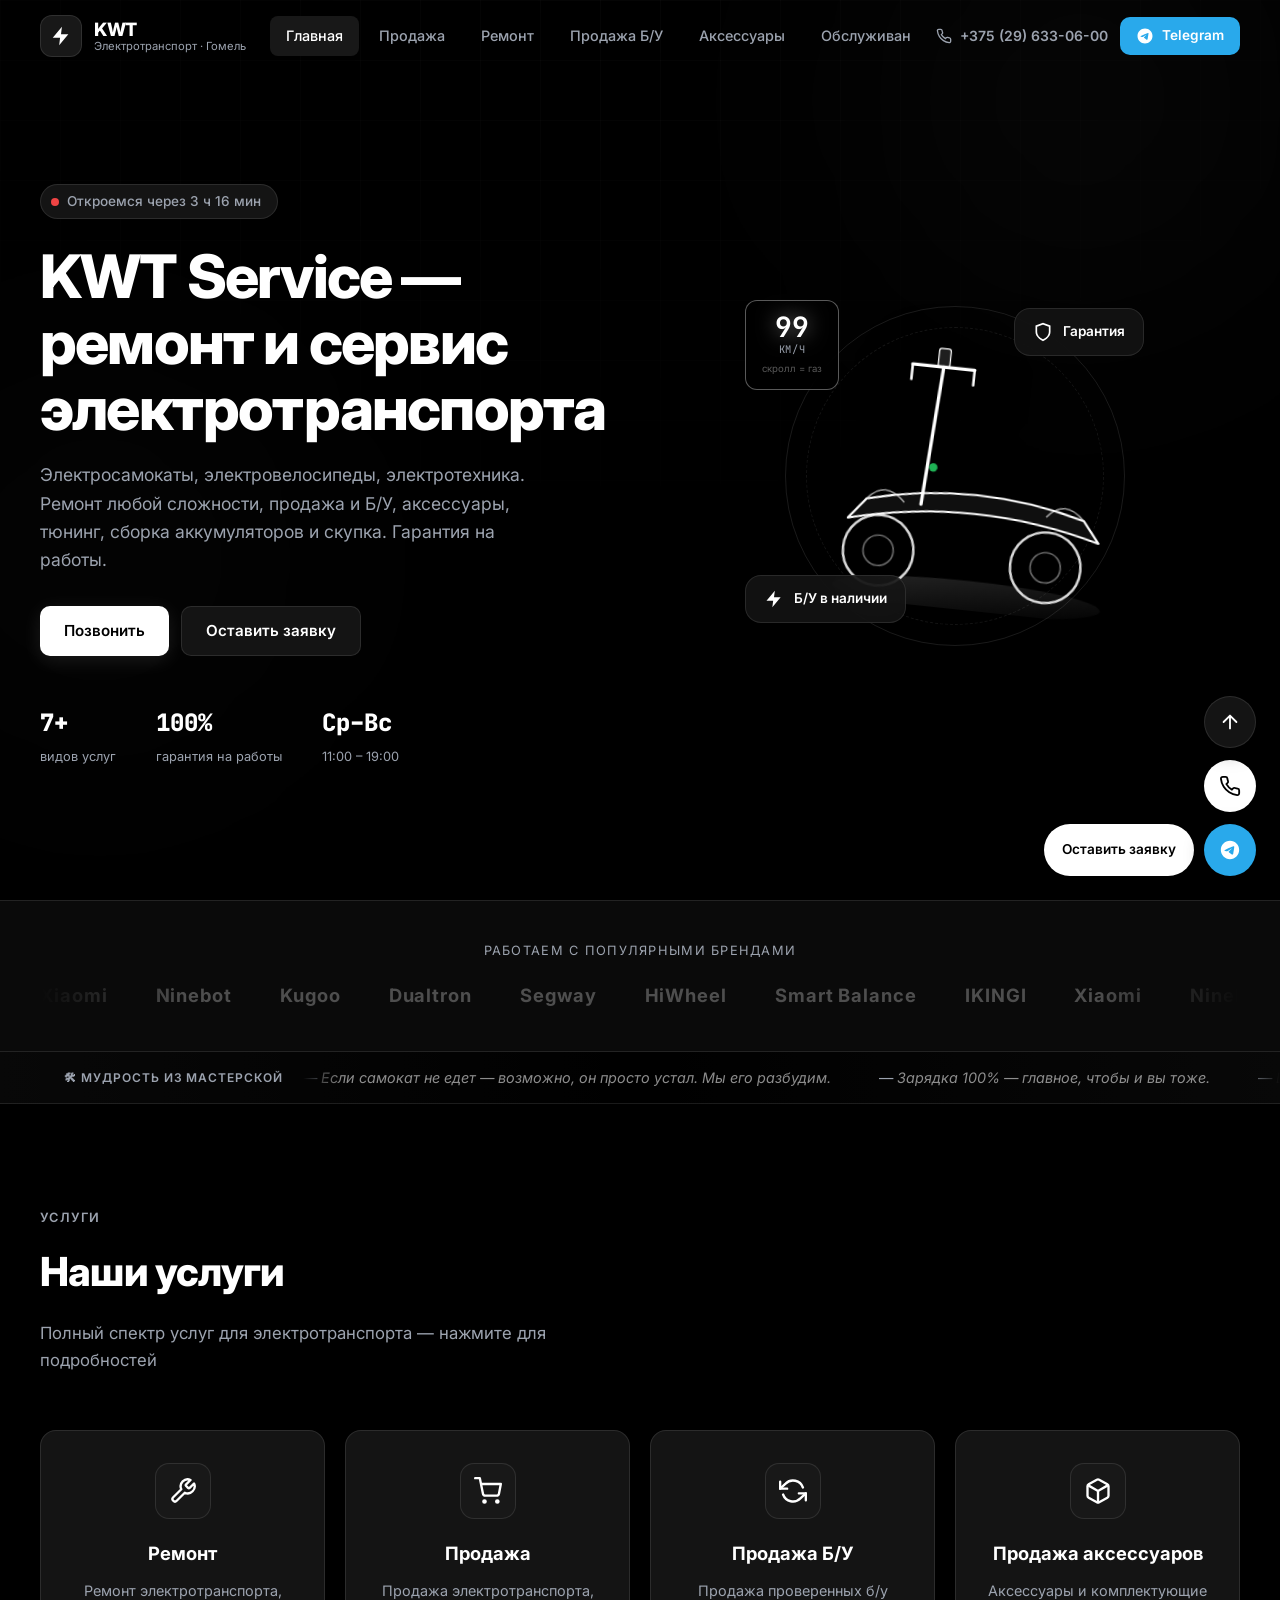
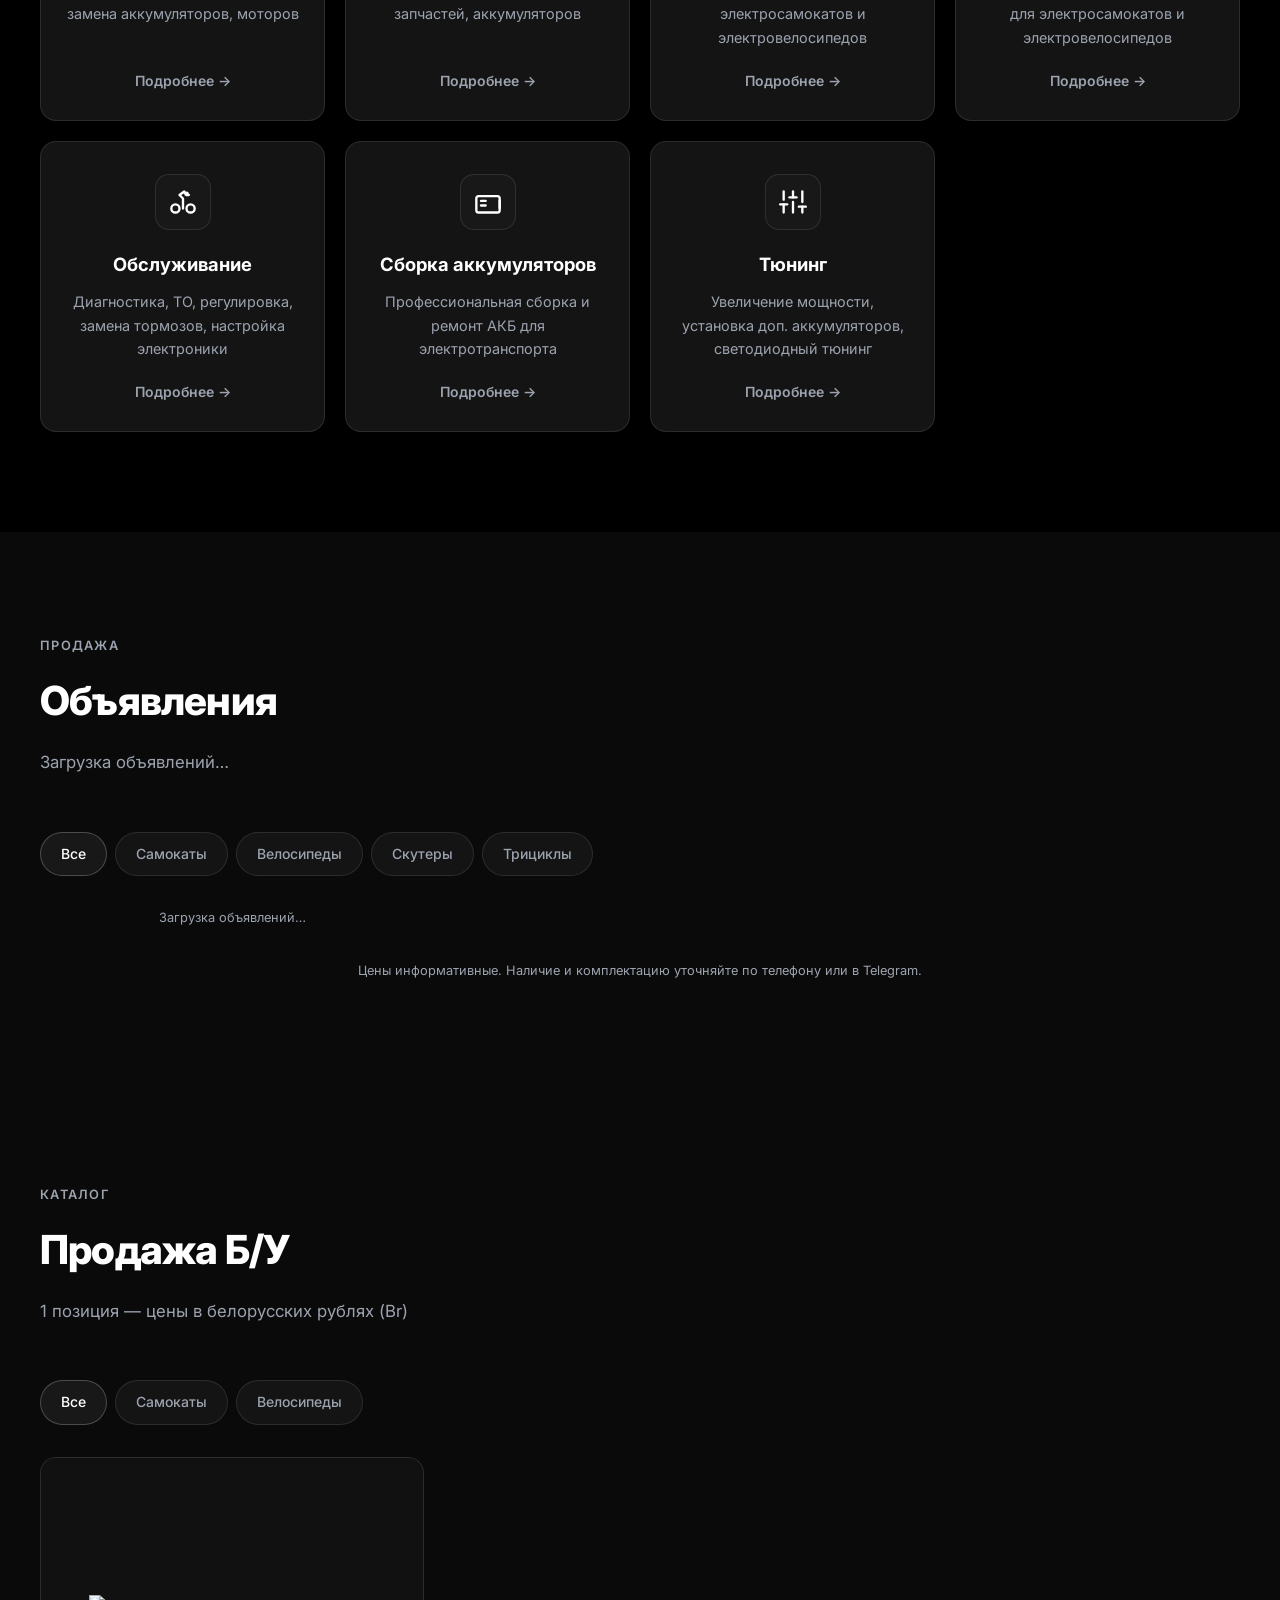
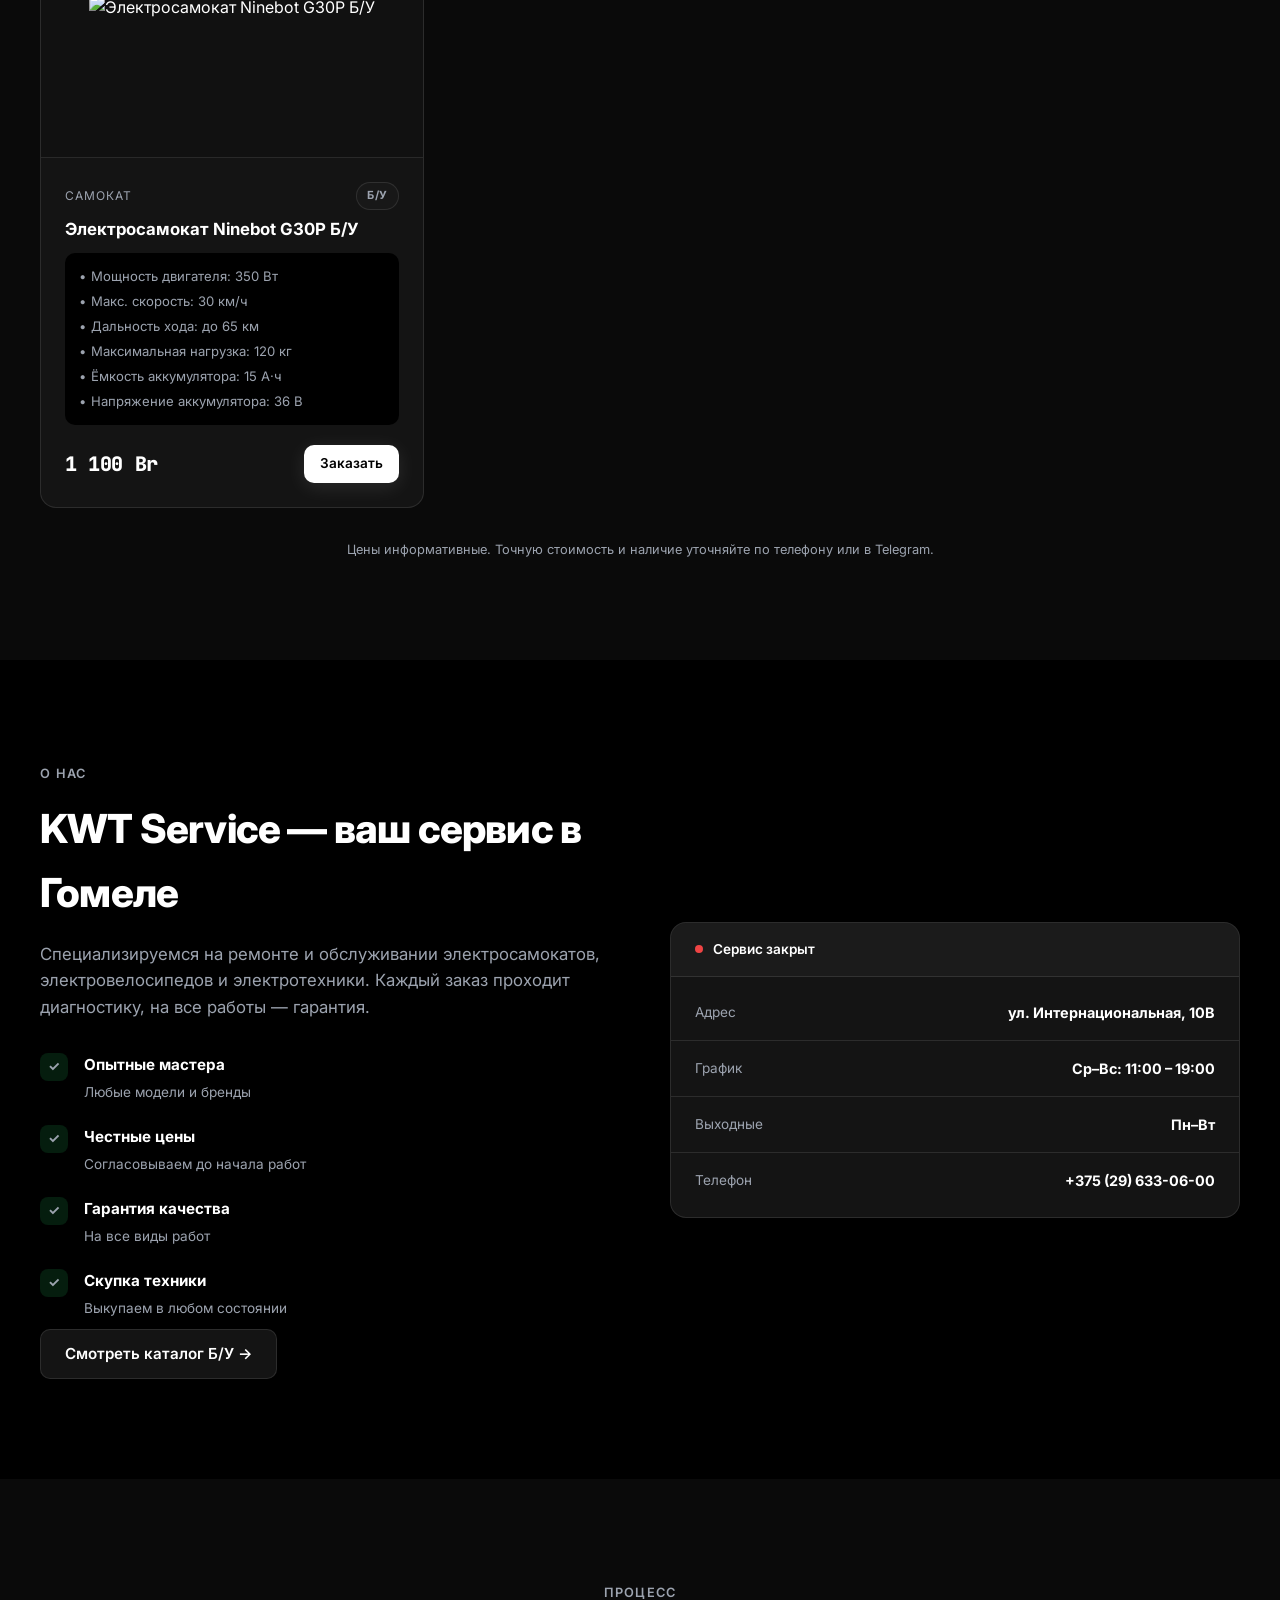
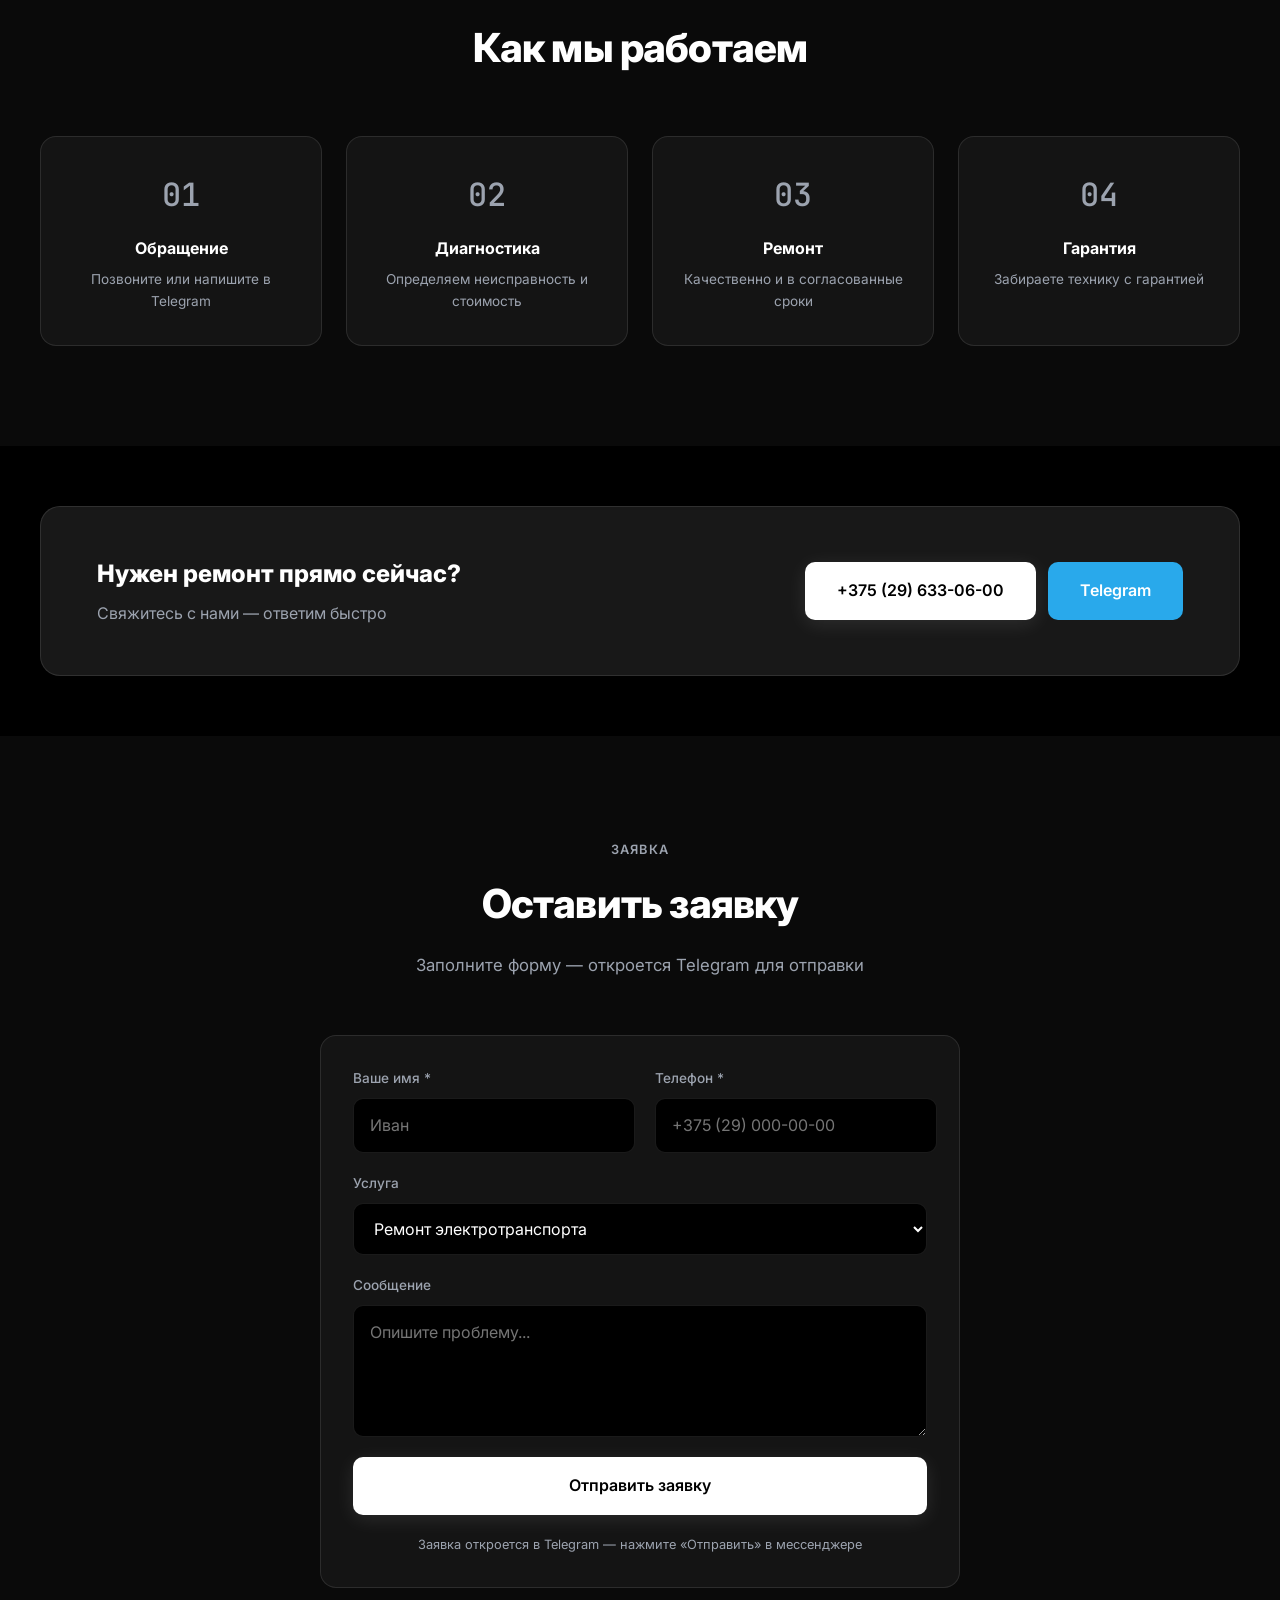
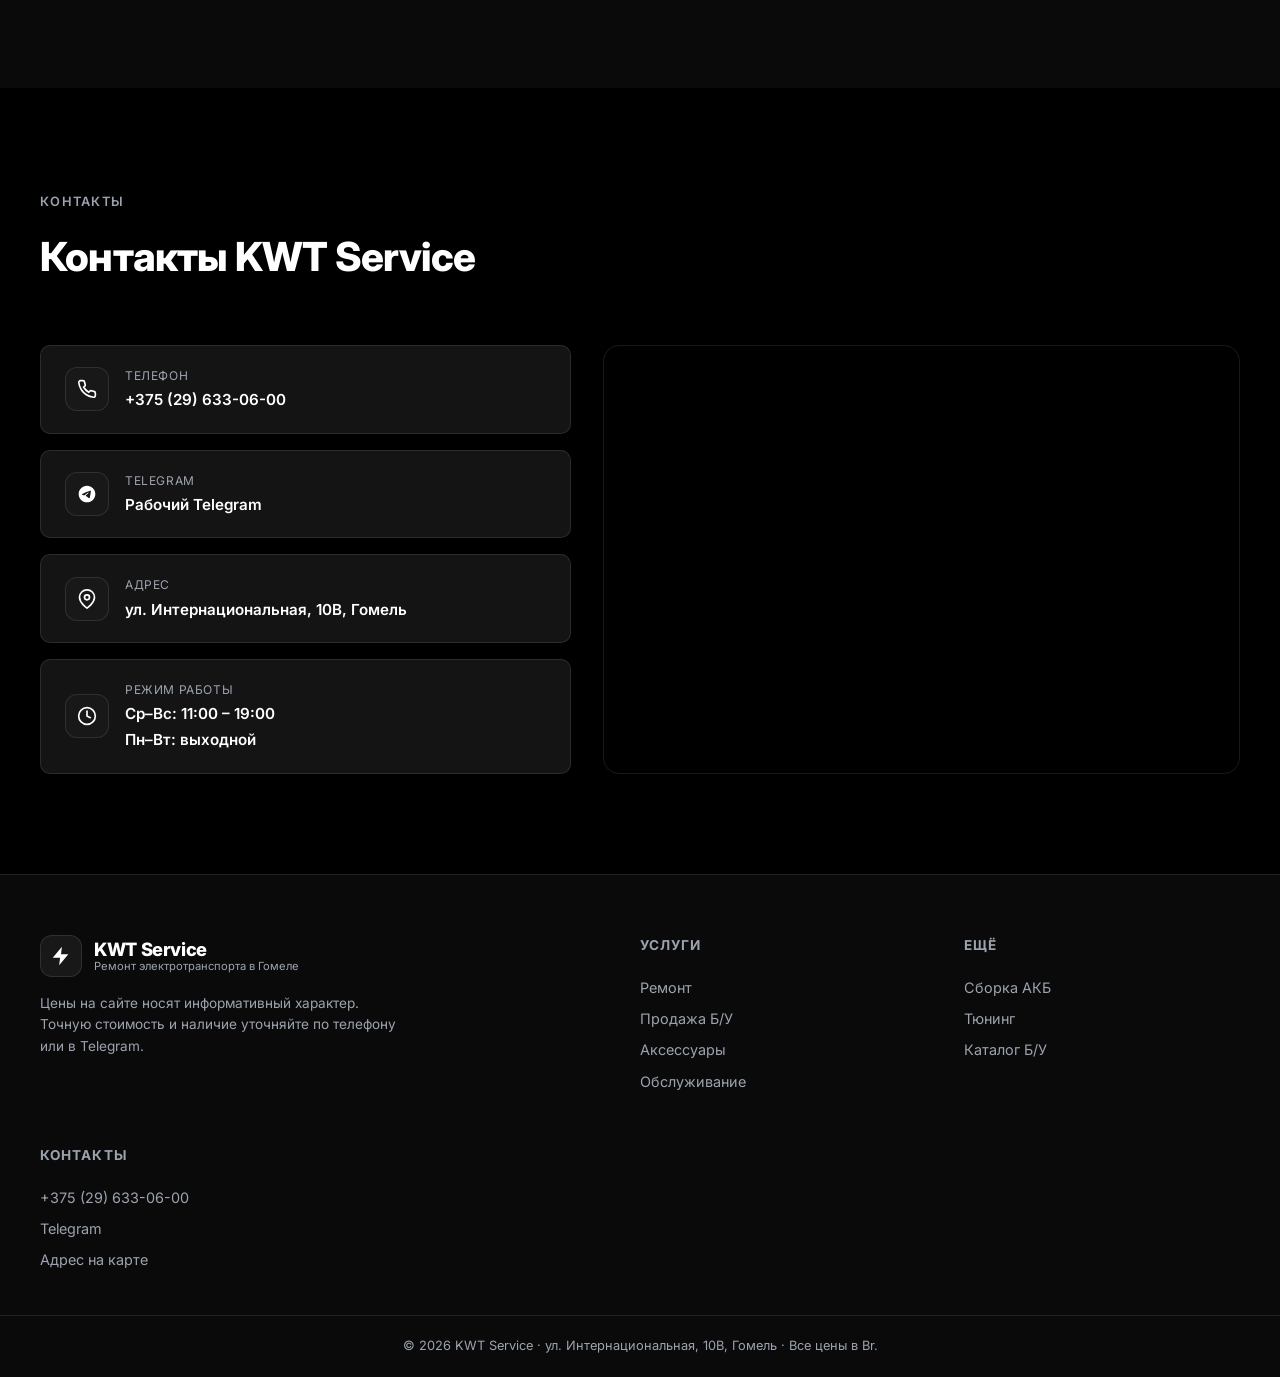
==== commit 285fc55b: "фывфывф" ====
--- a/index.html
+++ b/index.html
@@ -4,7 +4,10 @@
   <meta charset="UTF-8">
   <meta name="viewport" content="width=device-width, initial-scale=1.0">
   <meta name="description" content="KWT Service в Гомеле — ремонт и сервис электротранспорта: электросамокаты, электровелосипеды. Гарантия на работы.">
+  <meta name="kwt-base" content="/kwt_service/">
   <title>KWT Service — Ремонт электротранспорта в Гомеле</title>
+  <link rel="preconnect" href="https://script.google.com">
+  <link rel="dns-prefetch" href="https://script.google.com">
   <link rel="preconnect" href="https://fonts.googleapis.com">
   <link rel="preconnect" href="https://fonts.gstatic.com" crossorigin>
   <link href="https://fonts.googleapis.com/css2?family=Inter:wght@400;500;600;700;800&family=JetBrains+Mono:wght@500&display=swap" rel="stylesheet">
@@ -189,7 +192,7 @@
         <div class="section__header reveal">
           <span class="section__tag">Продажа</span>
           <h2 class="section__title">Объявления</h2>
-          <p class="section__desc">33 позиции в наличии — цены в белорусских рублях (Br)</p>
+          <p class="section__desc" id="sale-count">Загрузка объявлений…</p>
         </div>
         <div class="catalog-filters reveal" id="sale-filter">
           <button type="button" class="filter-btn filter-btn--active" data-filter="all">Все</button>
@@ -208,7 +211,7 @@
         <div class="section__header reveal">
           <span class="section__tag">Каталог</span>
           <h2 class="section__title">Продажа Б/У</h2>
-          <p class="section__desc">Б/У техника с диагностикой — цены в белорусских рублях (Br)</p>
+          <p class="section__desc" id="used-count">Загрузка каталога…</p>
         </div>
         <div class="catalog-filters reveal" id="catalog-filter">
           <button type="button" class="filter-btn filter-btn--active" data-filter="all">Все</button>
@@ -348,7 +351,7 @@
   <script src="js/home.js"></script>
   <script src="js/main.js"></script>
   <script src="js/sale-catalog.js"></script>
-  <script src="js/catalog.js"></script>
+  <script src="js/used-catalog.js"></script>
   <script src="js/extras.js"></script>
 </body>
 </html>
